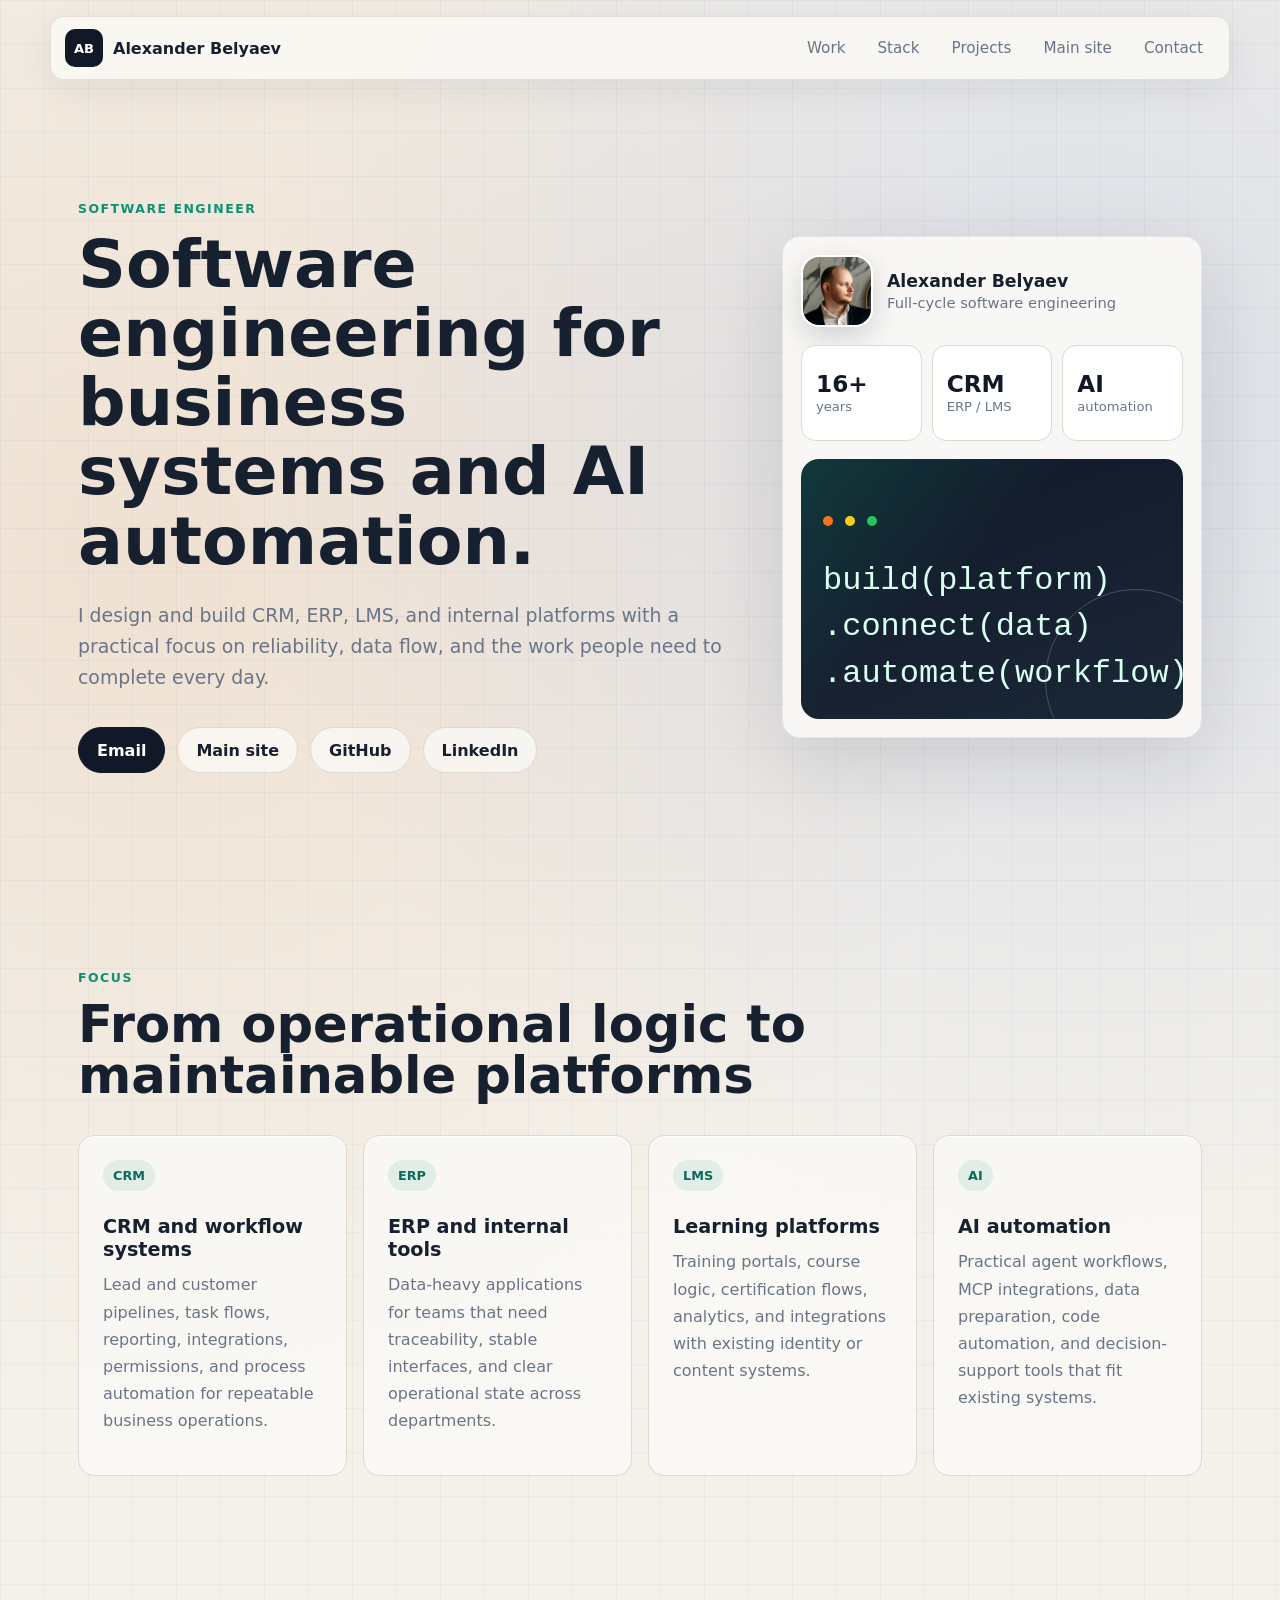
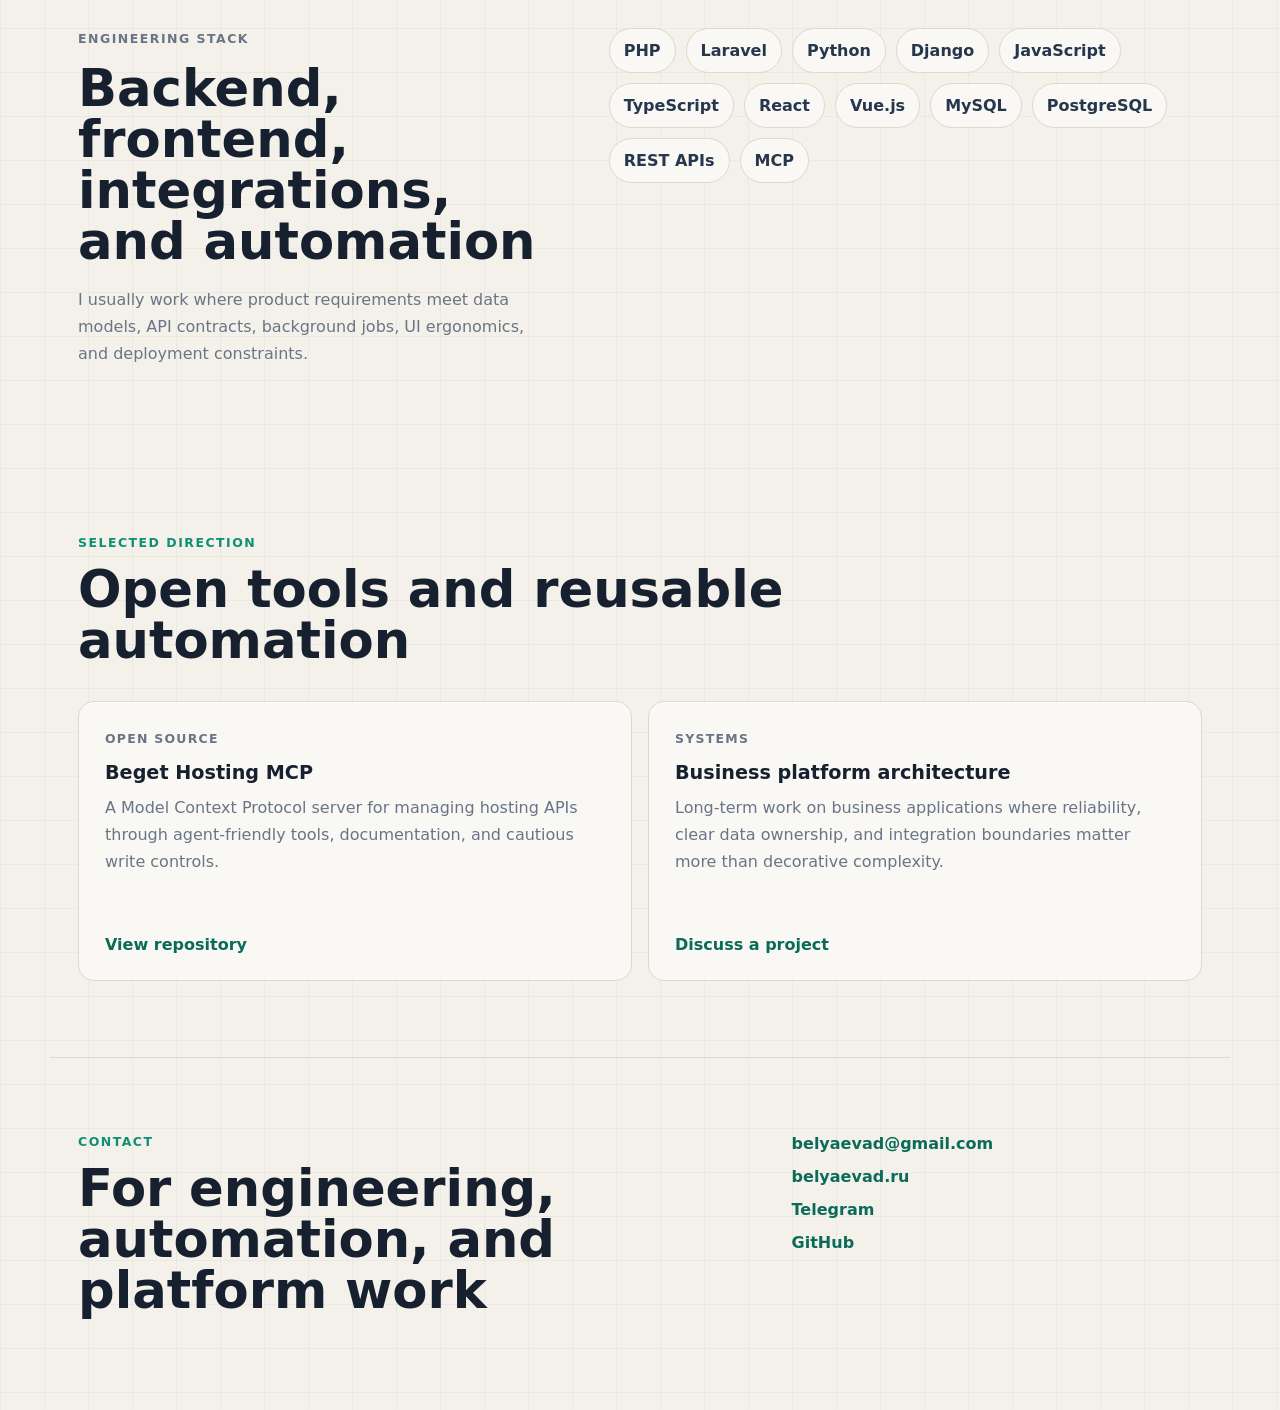
==== index.html @ bd83295c "Soften hero heading" ====
<!doctype html>
<html lang="en">
  <head>
    <meta charset="utf-8" />
    <meta name="viewport" content="width=device-width, initial-scale=1" />
    <title>Alexander Belyaev - Software Engineer</title>
    <meta
      name="description"
      content="Alexander Belyaev is a software engineer focused on CRM, ERP, LMS platforms, business automation, and practical AI-assisted workflows."
    />
    <meta
      name="keywords"
      content="Alexander Belyaev, software engineer, CRM, ERP, LMS, AI automation, Laravel, Python, React, Vue, Django"
    />
    <meta name="author" content="Alexander Belyaev" />
    <meta name="robots" content="index, follow" />
    <link rel="canonical" href="https://belyaevad.github.io/" />
    <meta name="theme-color" content="#102034" />

    <meta property="og:type" content="website" />
    <meta property="og:url" content="https://belyaevad.github.io/" />
    <meta property="og:title" content="Alexander Belyaev - Software Engineer" />
    <meta
      property="og:description"
      content="CRM, ERP, LMS, business automation, and AI-enabled engineering workflows."
    />
    <meta property="og:image" content="https://belyaevad.github.io/assets/alexander-belyaev.jpg" />
    <meta property="og:locale" content="en_US" />

    <meta name="twitter:card" content="summary_large_image" />
    <meta name="twitter:title" content="Alexander Belyaev - Software Engineer" />
    <meta
      name="twitter:description"
      content="CRM, ERP, LMS, business automation, and AI-enabled engineering workflows."
    />
    <meta name="twitter:image" content="https://belyaevad.github.io/assets/alexander-belyaev.jpg" />

    <script type="application/ld+json">
      {
        "@context": "https://schema.org",
        "@type": "Person",
        "name": "Alexander Belyaev",
        "alternateName": "BelyaevAD",
        "url": "https://belyaevad.github.io/",
        "image": "https://belyaevad.github.io/assets/alexander-belyaev.jpg",
        "sameAs": [
          "https://belyaevad.ru/",
          "https://github.com/BelyaevAD",
          "https://www.linkedin.com/in/belyaevad/",
          "https://t.me/belyaevad"
        ],
        "jobTitle": "Software Engineer",
        "email": "mailto:belyaevad@gmail.com",
        "knowsAbout": [
          "CRM systems",
          "ERP systems",
          "LMS platforms",
          "AI automation",
          "PHP",
          "Laravel",
          "Python",
          "Django",
          "React",
          "Vue.js"
        ],
        "description": "Software engineer with 16+ years of experience building business systems and automation workflows."
      }
    </script>

    <link rel="stylesheet" href="styles.css" />
  </head>
  <body>
    <header class="site-header">
      <a class="brand" href="#top" aria-label="Alexander Belyaev home">
        <span class="brand-mark">AB</span>
        <span>Alexander Belyaev</span>
      </a>
      <nav class="nav" aria-label="Primary navigation">
        <a href="#work">Work</a>
        <a href="#stack">Stack</a>
        <a href="#projects">Projects</a>
        <a href="https://belyaevad.ru/">Main site</a>
        <a href="#contact">Contact</a>
      </nav>
    </header>

    <main id="top">
      <section class="hero">
        <div class="hero-copy">
          <p class="eyebrow">Software Engineer</p>
          <h1>Software engineering for business systems and AI automation.</h1>
          <p class="lead">
            I design and build CRM, ERP, LMS, and internal platforms with a practical focus on
            reliability, data flow, and the work people need to complete every day.
          </p>
          <div class="hero-actions">
            <a class="button primary" href="mailto:belyaevad@gmail.com">Email</a>
            <a class="button" href="https://belyaevad.ru/">Main site</a>
            <a class="button" href="https://github.com/BelyaevAD" rel="me">GitHub</a>
            <a class="button" href="https://www.linkedin.com/in/belyaevad/" rel="me">LinkedIn</a>
          </div>
        </div>
        <aside class="profile-panel" aria-label="Profile summary">
          <div class="profile-top">
            <img src="assets/alexander-belyaev.jpg" alt="Alexander Belyaev" />
            <div>
              <strong>Alexander Belyaev</strong>
              <span>Full-cycle software engineering</span>
            </div>
          </div>
          <div class="signal-grid">
            <div>
              <strong>16+</strong>
              <span>years</span>
            </div>
            <div>
              <strong>CRM</strong>
              <span>ERP / LMS</span>
            </div>
            <div>
              <strong>AI</strong>
              <span>automation</span>
            </div>
          </div>
          <div class="terminal-card" aria-label="Engineering focus">
            <span class="terminal-dot"></span>
            <span class="terminal-dot"></span>
            <span class="terminal-dot"></span>
            <code>
              build(platform)<br />
              .connect(data)<br />
              .automate(workflow)
            </code>
          </div>
        </aside>
      </section>

      <section class="section" id="work">
        <div class="section-heading">
          <p class="eyebrow">Focus</p>
          <h2>From operational logic to maintainable platforms</h2>
        </div>
        <div class="feature-grid">
          <article class="feature">
            <span class="feature-icon">CRM</span>
            <h3>CRM and workflow systems</h3>
            <p>
              Lead and customer pipelines, task flows, reporting, integrations, permissions, and
              process automation for repeatable business operations.
            </p>
          </article>
          <article class="feature">
            <span class="feature-icon">ERP</span>
            <h3>ERP and internal tools</h3>
            <p>
              Data-heavy applications for teams that need traceability, stable interfaces, and
              clear operational state across departments.
            </p>
          </article>
          <article class="feature">
            <span class="feature-icon">LMS</span>
            <h3>Learning platforms</h3>
            <p>
              Training portals, course logic, certification flows, analytics, and integrations with
              existing identity or content systems.
            </p>
          </article>
          <article class="feature">
            <span class="feature-icon">AI</span>
            <h3>AI automation</h3>
            <p>
              Practical agent workflows, MCP integrations, data preparation, code automation, and
              decision-support tools that fit existing systems.
            </p>
          </article>
        </div>
      </section>

      <section class="section split" id="stack">
        <div>
          <p class="eyebrow">Engineering Stack</p>
          <h2>Backend, frontend, integrations, and automation</h2>
          <p>
            I usually work where product requirements meet data models, API contracts, background
            jobs, UI ergonomics, and deployment constraints.
          </p>
        </div>
        <div class="stack-list" aria-label="Technology stack">
          <span>PHP</span>
          <span>Laravel</span>
          <span>Python</span>
          <span>Django</span>
          <span>JavaScript</span>
          <span>TypeScript</span>
          <span>React</span>
          <span>Vue.js</span>
          <span>MySQL</span>
          <span>PostgreSQL</span>
          <span>REST APIs</span>
          <span>MCP</span>
        </div>
      </section>

      <section class="section" id="projects">
        <div class="section-heading">
          <p class="eyebrow">Selected Direction</p>
          <h2>Open tools and reusable automation</h2>
        </div>
        <div class="project-row">
          <article class="project">
            <div>
              <p class="project-type">Open Source</p>
              <h3>Beget Hosting MCP</h3>
              <p>
                A Model Context Protocol server for managing hosting APIs through agent-friendly
                tools, documentation, and cautious write controls.
              </p>
            </div>
            <a href="https://github.com/BelyaevAD/beget-hosting-mcp">View repository</a>
          </article>
          <article class="project">
            <div>
              <p class="project-type">Systems</p>
              <h3>Business platform architecture</h3>
              <p>
                Long-term work on business applications where reliability, clear data ownership,
                and integration boundaries matter more than decorative complexity.
              </p>
            </div>
            <a href="#contact">Discuss a project</a>
          </article>
        </div>
      </section>
    </main>

    <footer class="footer" id="contact">
      <div>
        <p class="eyebrow">Contact</p>
        <h2>For engineering, automation, and platform work</h2>
      </div>
      <div class="footer-links">
        <a href="mailto:belyaevad@gmail.com">belyaevad@gmail.com</a>
        <a href="https://belyaevad.ru/">belyaevad.ru</a>
        <a href="https://t.me/belyaevad" rel="me">Telegram</a>
        <a href="https://github.com/BelyaevAD" rel="me">GitHub</a>
      </div>
    </footer>
  </body>
</html>
---- styles.css ----
:root {
  color-scheme: light;
  --bg: #f4f1ea;
  --surface: #ffffff;
  --surface-soft: #fbfaf7;
  --ink: #111827;
  --text: #17202f;
  --muted: #697586;
  --line: #ded8cd;
  --accent: #0f8f73;
  --accent-strong: #0b6b59;
  --blue: #2255d3;
  --amber: #c96a26;
  --shadow: 0 24px 80px rgba(17, 24, 39, 0.12);
  font-family:
    Inter, ui-sans-serif, system-ui, -apple-system, BlinkMacSystemFont, "Segoe UI", sans-serif;
}

* {
  box-sizing: border-box;
}

html {
  scroll-behavior: smooth;
}

body {
  margin: 0;
  background:
    linear-gradient(90deg, rgba(17, 24, 39, 0.035) 1px, transparent 1px),
    linear-gradient(rgba(17, 24, 39, 0.035) 1px, transparent 1px),
    radial-gradient(circle at 12% 18%, rgba(201, 106, 38, 0.12), transparent 32%),
    radial-gradient(circle at 84% 14%, rgba(34, 85, 211, 0.12), transparent 30%),
    var(--bg);
  background-size:
    44px 44px,
    44px 44px,
    auto,
    auto,
    auto;
  color: var(--text);
  overflow-x: hidden;
}

a {
  color: inherit;
}

.site-header {
  position: sticky;
  top: 0;
  z-index: 10;
  display: flex;
  align-items: center;
  justify-content: space-between;
  gap: 24px;
  max-width: 1180px;
  width: calc(100% - 32px);
  margin: 16px auto 0;
  border: 1px solid rgba(222, 216, 205, 0.78);
  border-radius: 14px;
  padding: 12px 14px;
  background: rgba(251, 250, 247, 0.78);
  backdrop-filter: blur(16px);
  box-shadow: 0 10px 36px rgba(17, 24, 39, 0.07);
}

.brand,
.nav,
.hero-actions,
.footer-links {
  display: flex;
  align-items: center;
}

.brand {
  gap: 10px;
  text-decoration: none;
  font-weight: 750;
}

.brand-mark {
  display: grid;
  width: 38px;
  height: 38px;
  place-items: center;
  border-radius: 10px;
  background: var(--ink);
  color: #fff;
  font-size: 0.82rem;
}

.nav {
  gap: 8px;
  color: var(--muted);
  font-size: 0.95rem;
}

.nav a {
  padding: 8px 12px;
  border-radius: 10px;
  text-decoration: none;
}

.nav a:hover {
  background: rgba(255, 255, 255, 0.7);
  color: var(--text);
}

.hero,
.section,
.footer {
  max-width: 1180px;
  width: 100%;
  margin: 0 auto;
  padding: 76px 28px;
}

.hero {
  display: grid;
  min-height: calc(100vh - 86px);
  grid-template-columns: minmax(0, 1fr) minmax(320px, 420px);
  align-items: center;
  gap: 52px;
}

.hero-copy,
.profile-panel {
  min-width: 0;
}

.eyebrow {
  margin: 0 0 14px;
  color: var(--accent);
  font-size: 0.78rem;
  font-weight: 800;
  letter-spacing: 0.12em;
  text-transform: uppercase;
}

h1,
h2,
h3,
p {
  margin-top: 0;
}

h1 {
  max-width: 720px;
  margin-bottom: 24px;
  font-size: clamp(3rem, 5.2vw, 5rem);
  line-height: 1.04;
  letter-spacing: 0;
}

h2 {
  margin-bottom: 18px;
  font-size: clamp(2rem, 4vw, 3.6rem);
  line-height: 1;
  letter-spacing: 0;
}

h3 {
  margin-bottom: 10px;
  font-size: 1.2rem;
}

.lead {
  max-width: 660px;
  color: var(--muted);
  font-size: 1.18rem;
  line-height: 1.65;
}

.hero-actions {
  flex-wrap: wrap;
  gap: 12px;
  margin-top: 34px;
}

.button {
  display: inline-flex;
  min-height: 46px;
  align-items: center;
  justify-content: center;
  border: 1px solid var(--line);
  border-radius: 999px;
  padding: 0 18px;
  background: rgba(251, 250, 247, 0.78);
  text-decoration: none;
  font-weight: 700;
}

.button.primary {
  border-color: var(--ink);
  background: var(--ink);
  color: #fff;
}

.button:hover {
  transform: translateY(-1px);
  box-shadow: 0 12px 28px rgba(16, 32, 52, 0.12);
}

.profile-panel {
  display: grid;
  gap: 18px;
  border: 1px solid rgba(17, 24, 39, 0.08);
  border-radius: 18px;
  padding: 18px;
  background: rgba(251, 250, 247, 0.88);
  box-shadow: var(--shadow);
}

.profile-top {
  display: flex;
  align-items: center;
  gap: 14px;
}

.profile-top img {
  width: 72px;
  height: 72px;
  flex: 0 0 auto;
  border: 2px solid #fff;
  border-radius: 18px;
  object-fit: cover;
  box-shadow: 0 10px 28px rgba(17, 24, 39, 0.16);
}

.profile-top strong,
.profile-top span {
  display: block;
}

.profile-top strong {
  font-size: 1.08rem;
}

.profile-top span {
  margin-top: 3px;
  color: var(--muted);
  font-size: 0.92rem;
}

.signal-grid {
  display: grid;
  grid-template-columns: repeat(3, 1fr);
  gap: 10px;
}

.signal-grid div {
  display: grid;
  gap: 4px;
  min-height: 96px;
  align-content: center;
  border: 1px solid var(--line);
  border-radius: 14px;
  padding: 14px;
  background: var(--surface);
}

.signal-grid strong {
  color: var(--ink);
  font-size: 1.45rem;
  line-height: 1;
}

.signal-grid span {
  color: var(--muted);
  font-size: 0.82rem;
}

.terminal-card {
  position: relative;
  min-height: 220px;
  border-radius: 18px;
  padding: 52px 22px 22px;
  background:
    linear-gradient(135deg, rgba(15, 143, 115, 0.28), transparent 42%),
    linear-gradient(160deg, #111827, #1b2738);
  color: #d9fff3;
  overflow: hidden;
}

.terminal-card::after {
  content: "";
  position: absolute;
  right: -44px;
  bottom: -52px;
  width: 180px;
  height: 180px;
  border: 1px solid rgba(217, 255, 243, 0.22);
  border-radius: 999px;
}

.terminal-dot {
  position: relative;
  z-index: 1;
  display: inline-block;
  width: 10px;
  height: 10px;
  margin-right: 7px;
  border-radius: 999px;
  background: #f97316;
}

.terminal-dot:nth-child(2) {
  background: #facc15;
}

.terminal-dot:nth-child(3) {
  background: #22c55e;
}

.terminal-card code {
  position: relative;
  z-index: 1;
  display: block;
  margin-top: 28px;
  font-size: clamp(1.35rem, 3vw, 2rem);
  line-height: 1.45;
}

.section-heading {
  max-width: 760px;
  margin-bottom: 34px;
}

.feature-grid {
  display: grid;
  grid-template-columns: repeat(4, minmax(0, 1fr));
  gap: 16px;
}

.feature,
.project {
  border: 1px solid var(--line);
  border-radius: 16px;
  background: rgba(251, 250, 247, 0.84);
  box-shadow: 0 1px 0 rgba(255, 255, 255, 0.9) inset;
}

.feature {
  padding: 24px;
}

.feature p,
.project p,
.split p {
  color: var(--muted);
  line-height: 1.7;
}

.feature-icon {
  display: inline-flex;
  margin-bottom: 24px;
  border-radius: 999px;
  padding: 8px 10px;
  background: rgba(15, 143, 115, 0.1);
  color: var(--accent-strong);
  font-weight: 850;
  font-size: 0.8rem;
}

.split {
  display: grid;
  grid-template-columns: minmax(0, 0.8fr) minmax(360px, 1fr);
  gap: 56px;
  align-items: start;
}

.stack-list {
  display: flex;
  flex-wrap: wrap;
  gap: 10px;
}

.stack-list span {
  border: 1px solid var(--line);
  border-radius: 999px;
  padding: 12px 14px;
  background: rgba(251, 250, 247, 0.86);
  color: #26364c;
  font-weight: 700;
}

.project-row {
  display: grid;
  grid-template-columns: repeat(2, minmax(0, 1fr));
  gap: 16px;
}

.project {
  display: flex;
  min-height: 280px;
  flex-direction: column;
  justify-content: space-between;
  padding: 26px;
}

.project-type {
  margin-bottom: 12px;
  color: var(--accent);
  font-size: 0.78rem;
  font-weight: 850;
  letter-spacing: 0.1em;
  text-transform: uppercase;
}

.project a {
  width: fit-content;
  color: var(--accent-strong);
  font-weight: 800;
  text-decoration: none;
}

.project a:hover {
  text-decoration: underline;
}

.footer {
  display: grid;
  grid-template-columns: minmax(0, 0.9fr) minmax(280px, 0.55fr);
  gap: 42px;
  border-top: 1px solid var(--line);
}

.footer-links {
  align-items: flex-start;
  flex-direction: column;
  gap: 14px;
}

.footer-links a {
  color: var(--accent-strong);
  font-weight: 750;
  text-decoration: none;
}

.footer-links a:hover {
  text-decoration: underline;
}

@media (max-width: 900px) {
  .site-header {
    position: static;
    align-items: flex-start;
    flex-direction: column;
  }

  .nav {
    width: 100%;
    flex-wrap: wrap;
    overflow-x: auto;
  }

  .hero,
  .split,
  .footer {
    grid-template-columns: 1fr;
  }

  .hero {
    min-height: auto;
    padding-top: 42px;
  }

  .feature-grid,
  .project-row {
    grid-template-columns: repeat(2, minmax(0, 1fr));
  }
}

@media (max-width: 620px) {
  body {
    width: 100vw;
  }

  .site-header,
  .hero,
  .section,
  .footer {
    max-width: 100vw;
    width: 100vw;
    padding-right: 18px;
    padding-left: 18px;
  }

  .hero,
  .section,
  .footer {
    padding-top: 54px;
    padding-bottom: 54px;
  }

  .hero-copy,
  .profile-panel,
  h1,
  .lead,
  .hero-actions {
    max-width: calc(100vw - 36px);
    width: calc(100vw - 36px);
  }

  h1 {
    font-size: 2.55rem;
    line-height: 1;
    overflow-wrap: anywhere;
  }

  .lead {
    font-size: 1.08rem;
  }

  .feature-grid,
  .project-row {
    grid-template-columns: 1fr;
  }

  .signal-grid {
    grid-template-columns: 1fr;
  }

  .site-header {
    width: calc(100vw - 16px);
    margin-top: 8px;
    margin-right: 8px;
    margin-left: 8px;
  }

  .brand {
    width: 100%;
  }

  .nav {
    max-width: calc(100vw - 36px);
    flex-wrap: nowrap;
    padding-bottom: 4px;
  }

  .nav a {
    flex: 0 0 auto;
  }

  .hero-actions {
    display: grid;
    grid-template-columns: 1fr;
    gap: 10px;
  }

  .button {
    width: 100%;
    min-width: 0;
    padding: 0 14px;
    white-space: nowrap;
  }
}

@media (max-width: 430px) {
  h1 {
    font-size: 2.05rem;
    line-height: 1.06;
  }
}
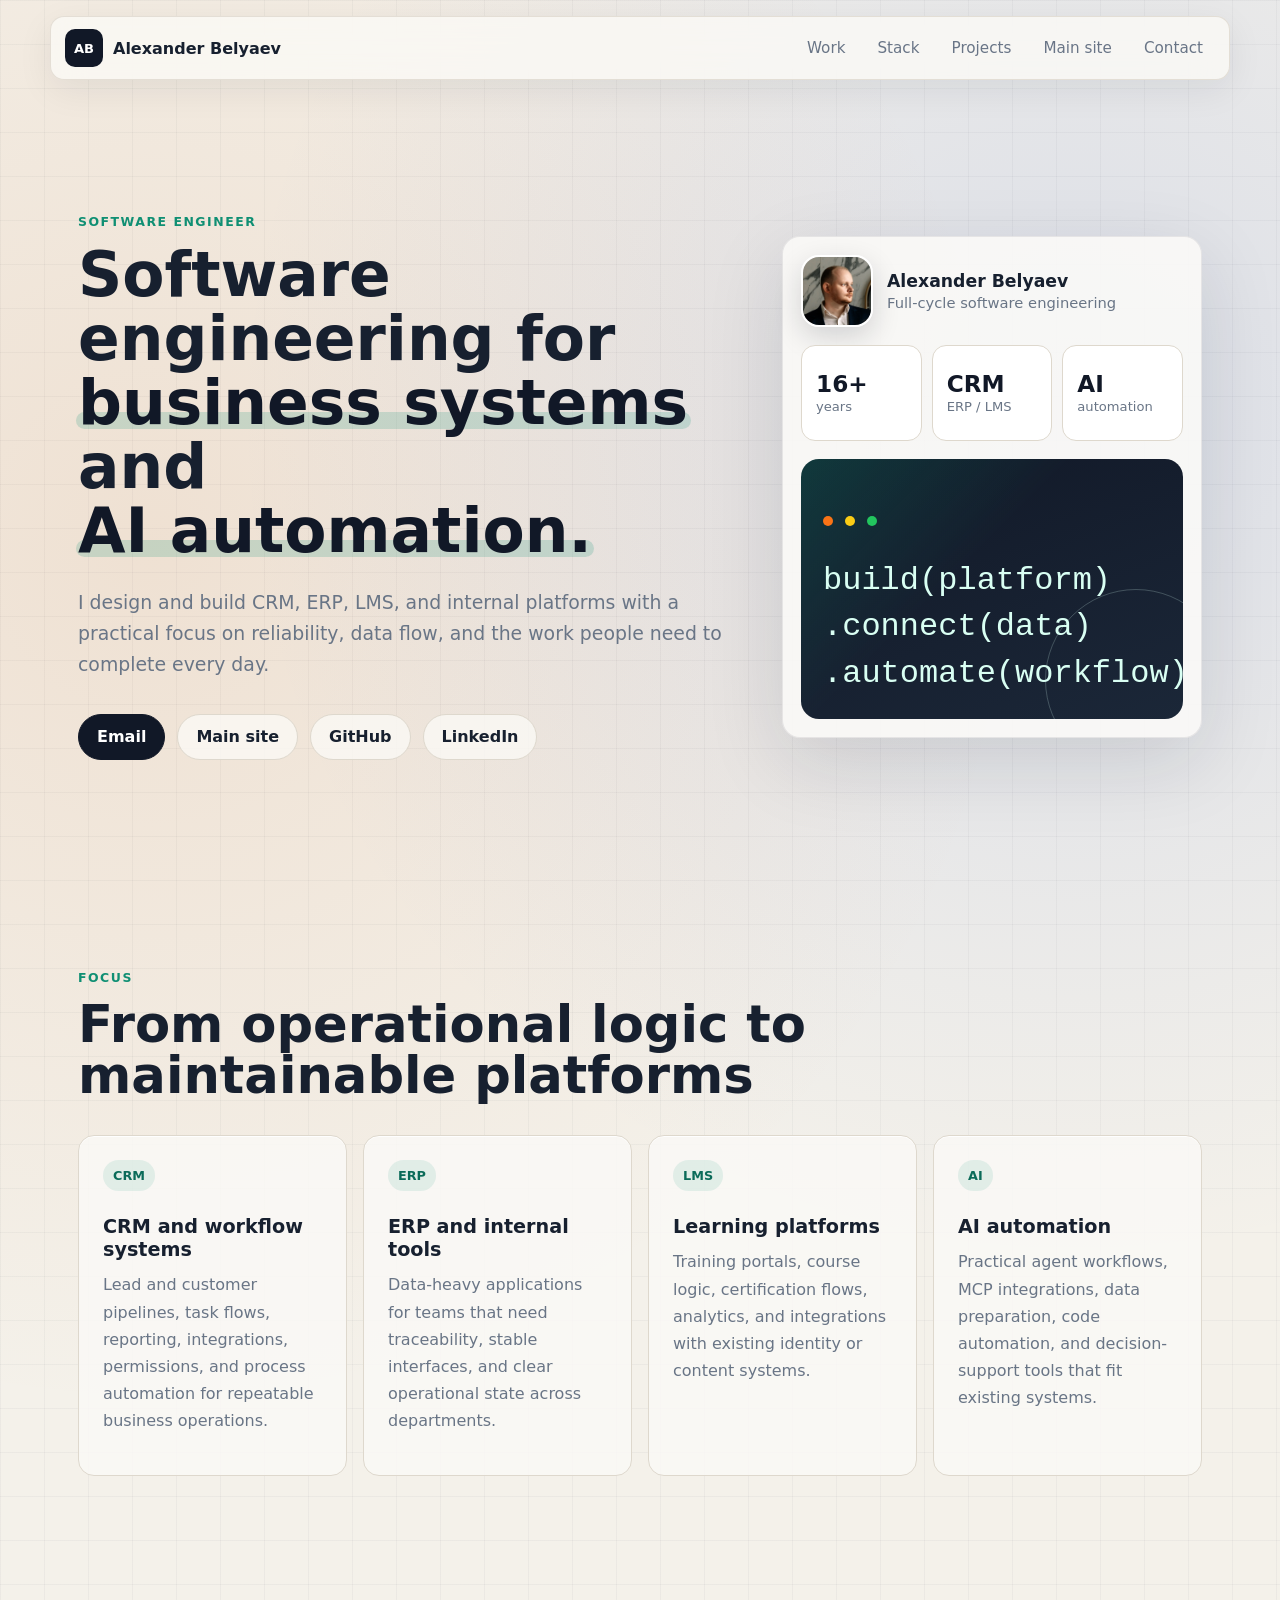
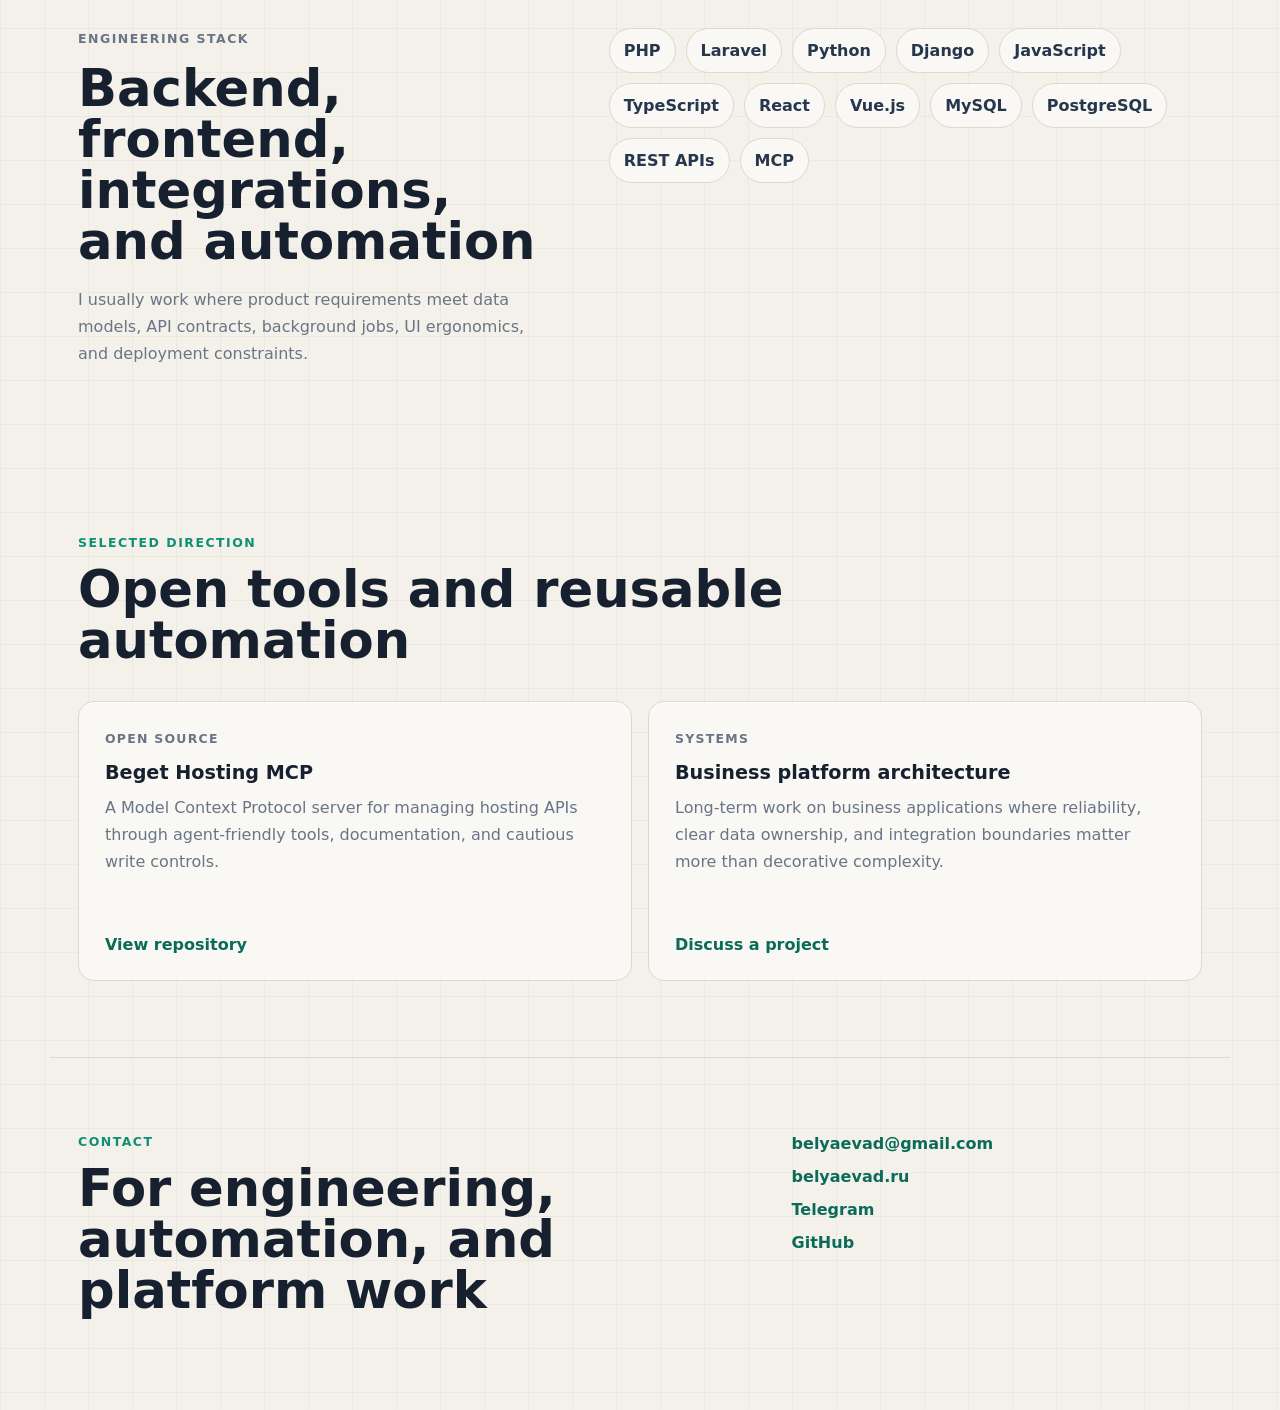
==== commit aa1a2729: "Improve semantic hero line breaks" ====
--- a/index.html
+++ b/index.html
@@ -88,7 +88,11 @@
       <section class="hero">
         <div class="hero-copy">
           <p class="eyebrow">Software Engineer</p>
-          <h1>Software engineering for business systems and AI automation.</h1>
+          <h1>
+            <span class="headline-line">Software engineering for</span>
+            <span class="headline-line"><em>business systems</em></span>
+            <span class="headline-line">and <em>AI automation.</em></span>
+          </h1>
           <p class="lead">
             I design and build CRM, ERP, LMS, and internal platforms with a practical focus on
             reliability, data flow, and the work people need to complete every day.
--- a/styles.css
+++ b/styles.css
@@ -146,11 +146,34 @@
 }
 
 h1 {
-  max-width: 720px;
+  max-width: 820px;
   margin-bottom: 24px;
-  font-size: clamp(3rem, 5.2vw, 5rem);
+  font-size: clamp(2.85rem, 4.8vw, 4.55rem);
   line-height: 1.04;
   letter-spacing: 0;
+}
+
+.headline-line {
+  display: block;
+}
+
+h1 em {
+  position: relative;
+  display: inline-block;
+  color: var(--ink);
+  font-style: normal;
+}
+
+h1 em::after {
+  content: "";
+  position: absolute;
+  right: -0.04em;
+  bottom: 0.09em;
+  left: -0.04em;
+  z-index: -1;
+  height: 0.28em;
+  border-radius: 999px;
+  background: rgba(15, 143, 115, 0.18);
 }
 
 h2 {
@@ -509,6 +532,18 @@
     overflow-wrap: anywhere;
   }
 
+  .headline-line {
+    display: inline;
+  }
+
+  .headline-line::after {
+    content: " ";
+  }
+
+  .headline-line:last-child::after {
+    content: "";
+  }
+
   .lead {
     font-size: 1.08rem;
   }
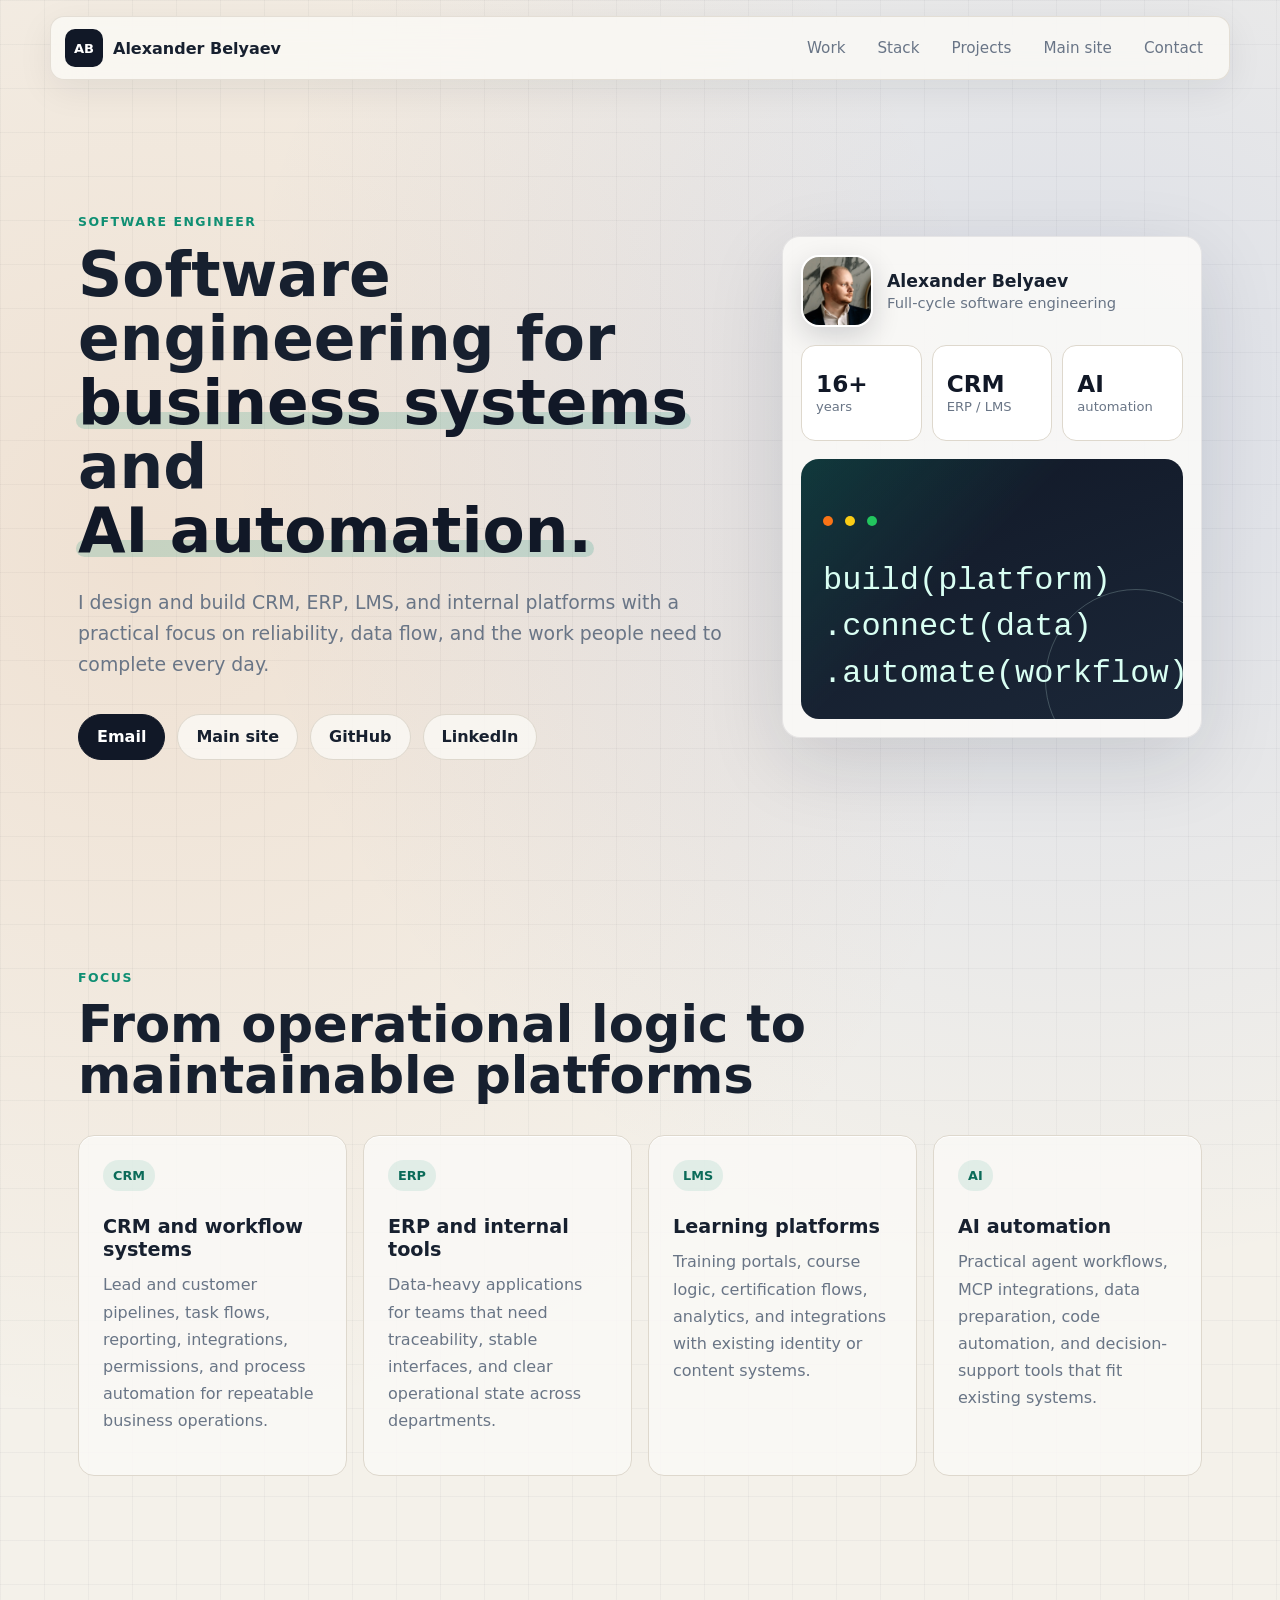
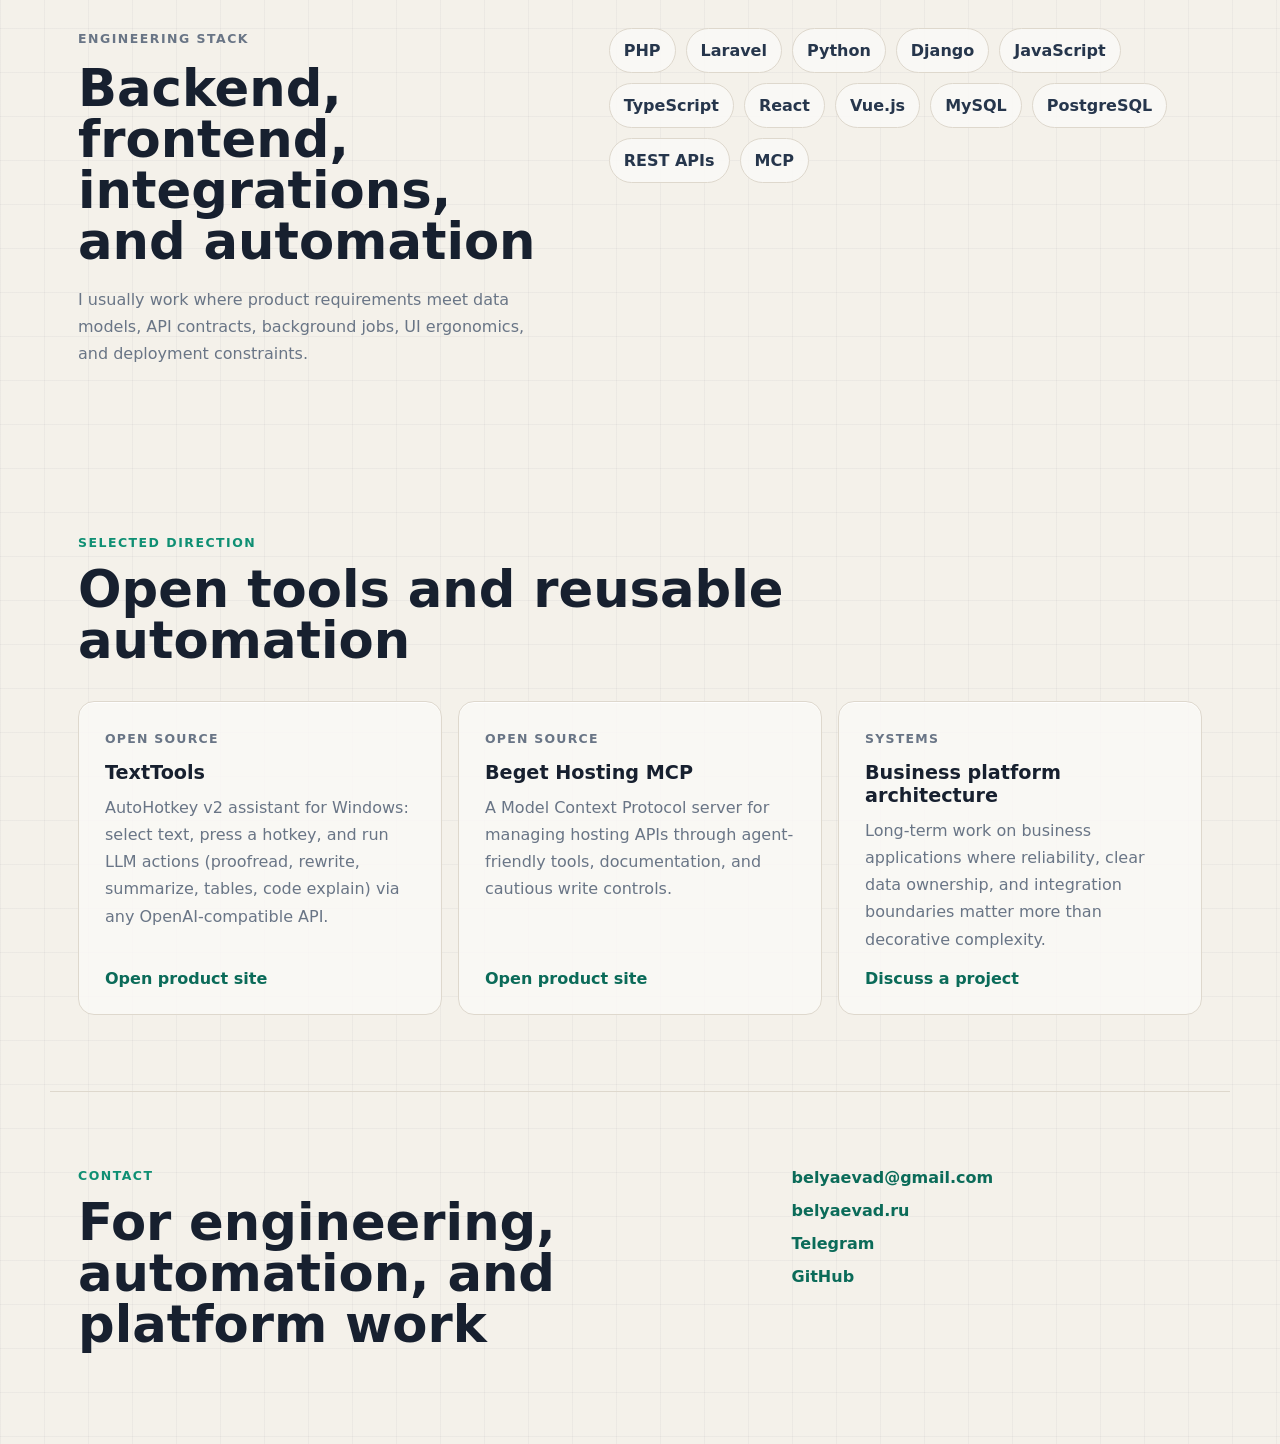
==== commit b1cae31a: "Add TextTools to projects and expand sitemap for product Pages. Link TextTools and Beget product sit" ====
--- a/index.html
+++ b/index.html
@@ -10,7 +10,7 @@
     />
     <meta
       name="keywords"
-      content="Alexander Belyaev, software engineer, CRM, ERP, LMS, AI automation, Laravel, Python, React, Vue, Django"
+      content="Alexander Belyaev, software engineer, CRM, ERP, LMS, AI automation, TextTools, AutoHotkey, Laravel, Python, React, Vue, Django"
     />
     <meta name="author" content="Alexander Belyaev" />
     <meta name="robots" content="index, follow" />
@@ -47,7 +47,9 @@
           "https://belyaevad.ru/",
           "https://github.com/BelyaevAD",
           "https://www.linkedin.com/in/belyaevad/",
-          "https://t.me/belyaevad"
+          "https://t.me/belyaevad",
+          "https://github.com/BelyaevAD/TextTools",
+          "https://belyaevad.github.io/TextTools/"
         ],
         "jobTitle": "Software Engineer",
         "email": "mailto:belyaevad@gmail.com",
@@ -56,6 +58,8 @@
           "ERP systems",
           "LMS platforms",
           "AI automation",
+          "AutoHotkey",
+          "LLM tooling",
           "PHP",
           "Laravel",
           "Python",
@@ -214,13 +218,25 @@
           <article class="project">
             <div>
               <p class="project-type">Open Source</p>
+              <h3>TextTools</h3>
+              <p>
+                AutoHotkey v2 assistant for Windows: select text, press a hotkey, and run LLM
+                actions (proofread, rewrite, summarize, tables, code explain) via any
+                OpenAI-compatible API.
+              </p>
+            </div>
+            <a href="https://belyaevad.github.io/TextTools/">Open product site</a>
+          </article>
+          <article class="project">
+            <div>
+              <p class="project-type">Open Source</p>
               <h3>Beget Hosting MCP</h3>
               <p>
                 A Model Context Protocol server for managing hosting APIs through agent-friendly
                 tools, documentation, and cautious write controls.
               </p>
             </div>
-            <a href="https://github.com/BelyaevAD/beget-hosting-mcp">View repository</a>
+            <a href="https://belyaevad.github.io/beget-hosting-mcp/">Open product site</a>
           </article>
           <article class="project">
             <div>
--- a/styles.css
+++ b/styles.css
@@ -410,7 +410,7 @@
 
 .project-row {
   display: grid;
-  grid-template-columns: repeat(2, minmax(0, 1fr));
+  grid-template-columns: repeat(3, minmax(0, 1fr));
   gap: 16px;
 }
 
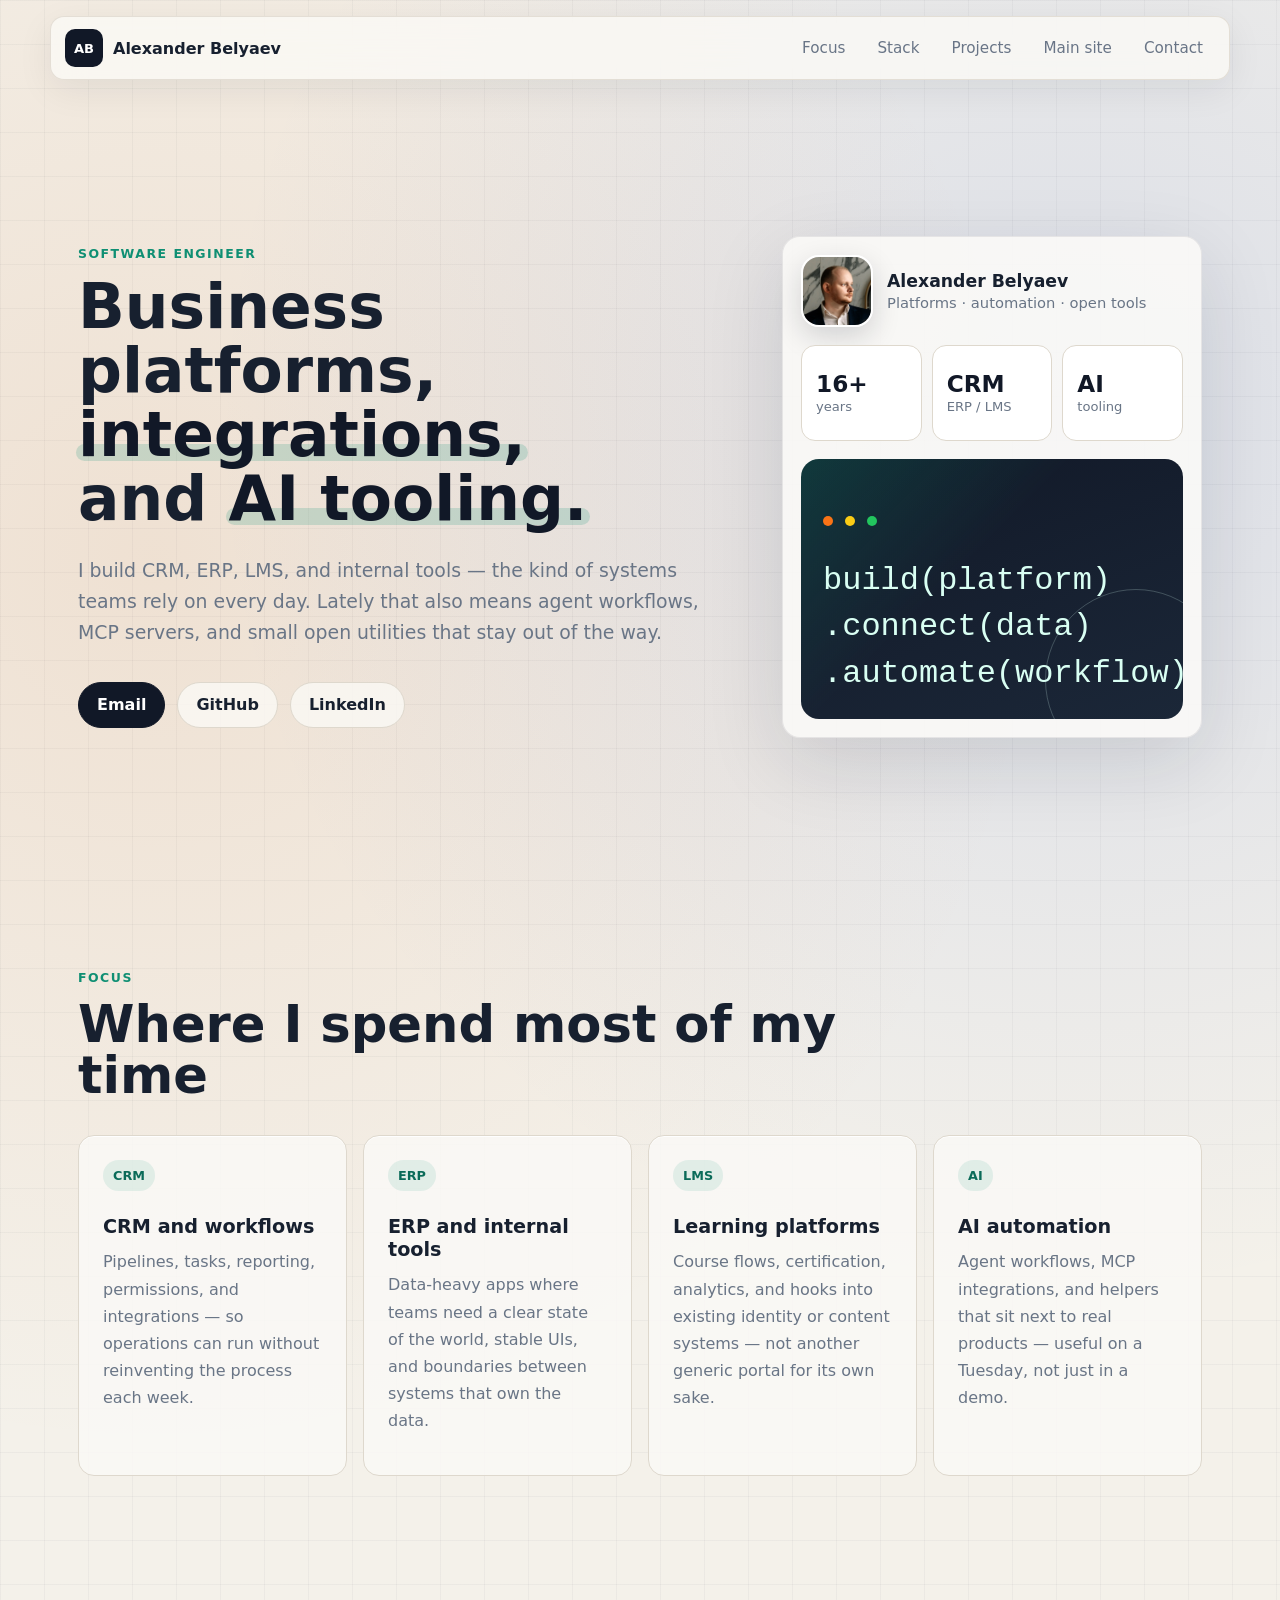
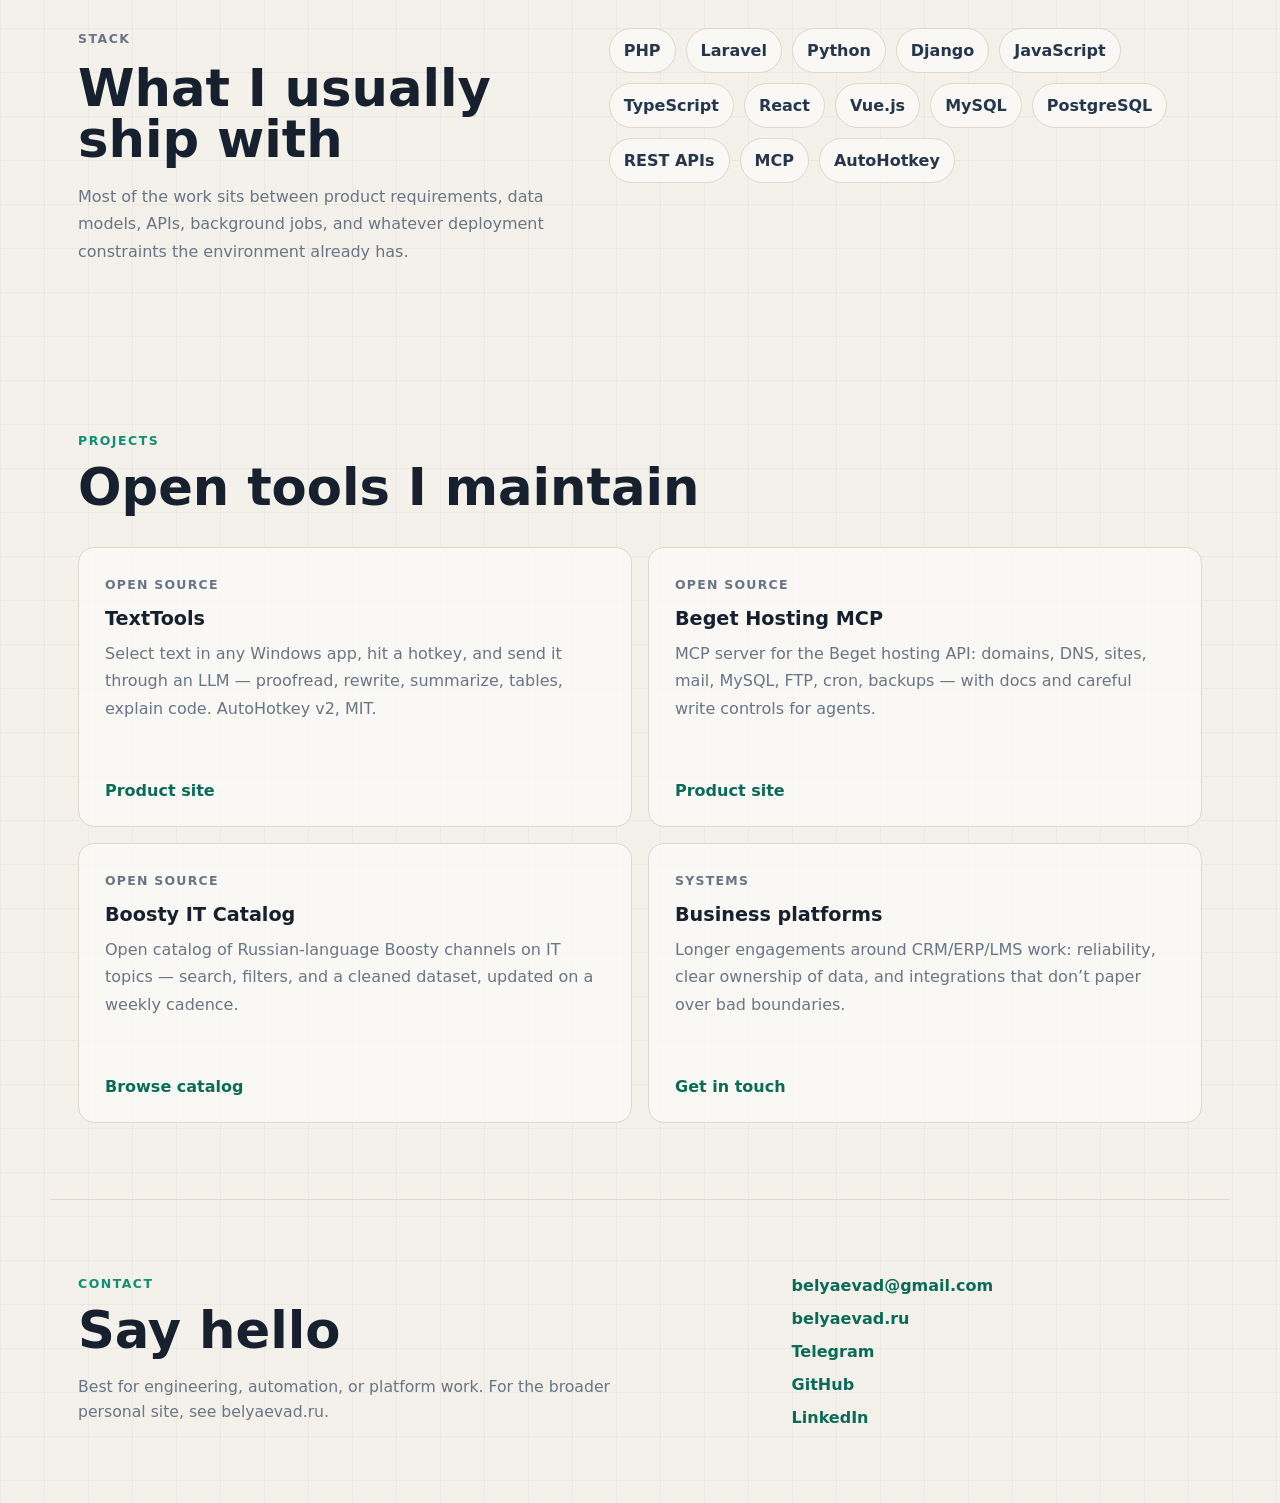
==== commit 237b8096: "Refresh landing copy and project cards for current open tools. Add Boosty IT Catalog, tighten TextTo" ====
--- a/index.html
+++ b/index.html
@@ -3,14 +3,14 @@
   <head>
     <meta charset="utf-8" />
     <meta name="viewport" content="width=device-width, initial-scale=1" />
-    <title>Alexander Belyaev - Software Engineer</title>
+    <title>Alexander Belyaev — Software Engineer</title>
     <meta
       name="description"
-      content="Alexander Belyaev is a software engineer focused on CRM, ERP, LMS platforms, business automation, and practical AI-assisted workflows."
+      content="Software engineer building CRM, ERP, and LMS platforms, plus practical AI tooling. Open source: TextTools, Beget Hosting MCP, Boosty IT Catalog."
     />
     <meta
       name="keywords"
-      content="Alexander Belyaev, software engineer, CRM, ERP, LMS, AI automation, TextTools, AutoHotkey, Laravel, Python, React, Vue, Django"
+      content="Alexander Belyaev, software engineer, CRM, ERP, LMS, AI automation, TextTools, AutoHotkey, Beget MCP, Boosty IT Catalog, Laravel, Python, React, Vue"
     />
     <meta name="author" content="Alexander Belyaev" />
     <meta name="robots" content="index, follow" />
@@ -19,19 +19,19 @@
 
     <meta property="og:type" content="website" />
     <meta property="og:url" content="https://belyaevad.github.io/" />
-    <meta property="og:title" content="Alexander Belyaev - Software Engineer" />
+    <meta property="og:title" content="Alexander Belyaev — Software Engineer" />
     <meta
       property="og:description"
-      content="CRM, ERP, LMS, business automation, and AI-enabled engineering workflows."
+      content="Business systems, integrations, and practical AI tooling. Open-source tools for Windows, hosting APIs, and catalog data."
     />
     <meta property="og:image" content="https://belyaevad.github.io/assets/alexander-belyaev.jpg" />
     <meta property="og:locale" content="en_US" />
 
     <meta name="twitter:card" content="summary_large_image" />
-    <meta name="twitter:title" content="Alexander Belyaev - Software Engineer" />
+    <meta name="twitter:title" content="Alexander Belyaev — Software Engineer" />
     <meta
       name="twitter:description"
-      content="CRM, ERP, LMS, business automation, and AI-enabled engineering workflows."
+      content="Business systems, integrations, and practical AI tooling."
     />
     <meta name="twitter:image" content="https://belyaevad.github.io/assets/alexander-belyaev.jpg" />
 
@@ -49,7 +49,11 @@
           "https://www.linkedin.com/in/belyaevad/",
           "https://t.me/belyaevad",
           "https://github.com/BelyaevAD/TextTools",
-          "https://belyaevad.github.io/TextTools/"
+          "https://belyaevad.github.io/TextTools/",
+          "https://github.com/BelyaevAD/beget-hosting-mcp",
+          "https://belyaevad.github.io/beget-hosting-mcp/",
+          "https://github.com/BelyaevAD/boosty-it-catalog",
+          "https://belyaevad.github.io/boosty-it-catalog/"
         ],
         "jobTitle": "Software Engineer",
         "email": "mailto:belyaevad@gmail.com",
@@ -58,8 +62,8 @@
           "ERP systems",
           "LMS platforms",
           "AI automation",
+          "Model Context Protocol",
           "AutoHotkey",
-          "LLM tooling",
           "PHP",
           "Laravel",
           "Python",
@@ -67,7 +71,7 @@
           "React",
           "Vue.js"
         ],
-        "description": "Software engineer with 16+ years of experience building business systems and automation workflows."
+        "description": "Software engineer with 16+ years building business platforms and automation tools."
       }
     </script>
 
@@ -80,7 +84,7 @@
         <span>Alexander Belyaev</span>
       </a>
       <nav class="nav" aria-label="Primary navigation">
-        <a href="#work">Work</a>
+        <a href="#work">Focus</a>
         <a href="#stack">Stack</a>
         <a href="#projects">Projects</a>
         <a href="https://belyaevad.ru/">Main site</a>
@@ -93,17 +97,17 @@
         <div class="hero-copy">
           <p class="eyebrow">Software Engineer</p>
           <h1>
-            <span class="headline-line">Software engineering for</span>
-            <span class="headline-line"><em>business systems</em></span>
-            <span class="headline-line">and <em>AI automation.</em></span>
+            <span class="headline-line">Business platforms,</span>
+            <span class="headline-line"><em>integrations,</em></span>
+            <span class="headline-line">and <em>AI tooling.</em></span>
           </h1>
           <p class="lead">
-            I design and build CRM, ERP, LMS, and internal platforms with a practical focus on
-            reliability, data flow, and the work people need to complete every day.
+            I build CRM, ERP, LMS, and internal tools — the kind of systems teams rely on every day.
+            Lately that also means agent workflows, MCP servers, and small open utilities that stay
+            out of the way.
           </p>
           <div class="hero-actions">
             <a class="button primary" href="mailto:belyaevad@gmail.com">Email</a>
-            <a class="button" href="https://belyaevad.ru/">Main site</a>
             <a class="button" href="https://github.com/BelyaevAD" rel="me">GitHub</a>
             <a class="button" href="https://www.linkedin.com/in/belyaevad/" rel="me">LinkedIn</a>
           </div>
@@ -113,7 +117,7 @@
             <img src="assets/alexander-belyaev.jpg" alt="Alexander Belyaev" />
             <div>
               <strong>Alexander Belyaev</strong>
-              <span>Full-cycle software engineering</span>
+              <span>Platforms · automation · open tools</span>
             </div>
           </div>
           <div class="signal-grid">
@@ -127,7 +131,7 @@
             </div>
             <div>
               <strong>AI</strong>
-              <span>automation</span>
+              <span>tooling</span>
             </div>
           </div>
           <div class="terminal-card" aria-label="Engineering focus">
@@ -146,39 +150,39 @@
       <section class="section" id="work">
         <div class="section-heading">
           <p class="eyebrow">Focus</p>
-          <h2>From operational logic to maintainable platforms</h2>
+          <h2>Where I spend most of my time</h2>
         </div>
         <div class="feature-grid">
           <article class="feature">
             <span class="feature-icon">CRM</span>
-            <h3>CRM and workflow systems</h3>
-            <p>
-              Lead and customer pipelines, task flows, reporting, integrations, permissions, and
-              process automation for repeatable business operations.
+            <h3>CRM and workflows</h3>
+            <p>
+              Pipelines, tasks, reporting, permissions, and integrations — so operations can run
+              without reinventing the process each week.
             </p>
           </article>
           <article class="feature">
             <span class="feature-icon">ERP</span>
             <h3>ERP and internal tools</h3>
             <p>
-              Data-heavy applications for teams that need traceability, stable interfaces, and
-              clear operational state across departments.
+              Data-heavy apps where teams need a clear state of the world, stable UIs, and
+              boundaries between systems that own the data.
             </p>
           </article>
           <article class="feature">
             <span class="feature-icon">LMS</span>
             <h3>Learning platforms</h3>
             <p>
-              Training portals, course logic, certification flows, analytics, and integrations with
-              existing identity or content systems.
+              Course flows, certification, analytics, and hooks into existing identity or content
+              systems — not another generic portal for its own sake.
             </p>
           </article>
           <article class="feature">
             <span class="feature-icon">AI</span>
             <h3>AI automation</h3>
             <p>
-              Practical agent workflows, MCP integrations, data preparation, code automation, and
-              decision-support tools that fit existing systems.
+              Agent workflows, MCP integrations, and helpers that sit next to real products —
+              useful on a Tuesday, not just in a demo.
             </p>
           </article>
         </div>
@@ -186,11 +190,11 @@
 
       <section class="section split" id="stack">
         <div>
-          <p class="eyebrow">Engineering Stack</p>
-          <h2>Backend, frontend, integrations, and automation</h2>
+          <p class="eyebrow">Stack</p>
+          <h2>What I usually ship with</h2>
           <p>
-            I usually work where product requirements meet data models, API contracts, background
-            jobs, UI ergonomics, and deployment constraints.
+            Most of the work sits between product requirements, data models, APIs, background jobs,
+            and whatever deployment constraints the environment already has.
           </p>
         </div>
         <div class="stack-list" aria-label="Technology stack">
@@ -206,13 +210,14 @@
           <span>PostgreSQL</span>
           <span>REST APIs</span>
           <span>MCP</span>
+          <span>AutoHotkey</span>
         </div>
       </section>
 
       <section class="section" id="projects">
         <div class="section-heading">
-          <p class="eyebrow">Selected Direction</p>
-          <h2>Open tools and reusable automation</h2>
+          <p class="eyebrow">Projects</p>
+          <h2>Open tools I maintain</h2>
         </div>
         <div class="project-row">
           <article class="project">
@@ -220,34 +225,44 @@
               <p class="project-type">Open Source</p>
               <h3>TextTools</h3>
               <p>
-                AutoHotkey v2 assistant for Windows: select text, press a hotkey, and run LLM
-                actions (proofread, rewrite, summarize, tables, code explain) via any
-                OpenAI-compatible API.
-              </p>
-            </div>
-            <a href="https://belyaevad.github.io/TextTools/">Open product site</a>
+                Select text in any Windows app, hit a hotkey, and send it through an LLM —
+                proofread, rewrite, summarize, tables, explain code. AutoHotkey v2, MIT.
+              </p>
+            </div>
+            <a href="https://belyaevad.github.io/TextTools/">Product site</a>
           </article>
           <article class="project">
             <div>
               <p class="project-type">Open Source</p>
               <h3>Beget Hosting MCP</h3>
               <p>
-                A Model Context Protocol server for managing hosting APIs through agent-friendly
-                tools, documentation, and cautious write controls.
-              </p>
-            </div>
-            <a href="https://belyaevad.github.io/beget-hosting-mcp/">Open product site</a>
+                MCP server for the Beget hosting API: domains, DNS, sites, mail, MySQL, FTP, cron,
+                backups — with docs and careful write controls for agents.
+              </p>
+            </div>
+            <a href="https://belyaevad.github.io/beget-hosting-mcp/">Product site</a>
+          </article>
+          <article class="project">
+            <div>
+              <p class="project-type">Open Source</p>
+              <h3>Boosty IT Catalog</h3>
+              <p>
+                Open catalog of Russian-language Boosty channels on IT topics — search, filters,
+                and a cleaned dataset, updated on a weekly cadence.
+              </p>
+            </div>
+            <a href="https://belyaevad.github.io/boosty-it-catalog/">Browse catalog</a>
           </article>
           <article class="project">
             <div>
               <p class="project-type">Systems</p>
-              <h3>Business platform architecture</h3>
-              <p>
-                Long-term work on business applications where reliability, clear data ownership,
-                and integration boundaries matter more than decorative complexity.
-              </p>
-            </div>
-            <a href="#contact">Discuss a project</a>
+              <h3>Business platforms</h3>
+              <p>
+                Longer engagements around CRM/ERP/LMS work: reliability, clear ownership of data,
+                and integrations that don’t paper over bad boundaries.
+              </p>
+            </div>
+            <a href="#contact">Get in touch</a>
           </article>
         </div>
       </section>
@@ -256,13 +271,18 @@
     <footer class="footer" id="contact">
       <div>
         <p class="eyebrow">Contact</p>
-        <h2>For engineering, automation, and platform work</h2>
+        <h2>Say hello</h2>
+        <p class="footer-note">
+          Best for engineering, automation, or platform work. For the broader personal site, see
+          belyaevad.ru.
+        </p>
       </div>
       <div class="footer-links">
         <a href="mailto:belyaevad@gmail.com">belyaevad@gmail.com</a>
         <a href="https://belyaevad.ru/">belyaevad.ru</a>
         <a href="https://t.me/belyaevad" rel="me">Telegram</a>
         <a href="https://github.com/BelyaevAD" rel="me">GitHub</a>
+        <a href="https://www.linkedin.com/in/belyaevad/" rel="me">LinkedIn</a>
       </div>
     </footer>
   </body>
--- a/styles.css
+++ b/styles.css
@@ -410,7 +410,7 @@
 
 .project-row {
   display: grid;
-  grid-template-columns: repeat(3, minmax(0, 1fr));
+  grid-template-columns: repeat(2, minmax(0, 1fr));
   gap: 16px;
 }
 
@@ -447,6 +447,14 @@
   grid-template-columns: minmax(0, 0.9fr) minmax(280px, 0.55fr);
   gap: 42px;
   border-top: 1px solid var(--line);
+}
+
+.footer-note {
+  margin: 12px 0 0;
+  max-width: 36rem;
+  color: var(--muted);
+  font-size: 0.98rem;
+  line-height: 1.6;
 }
 
 .footer-links {
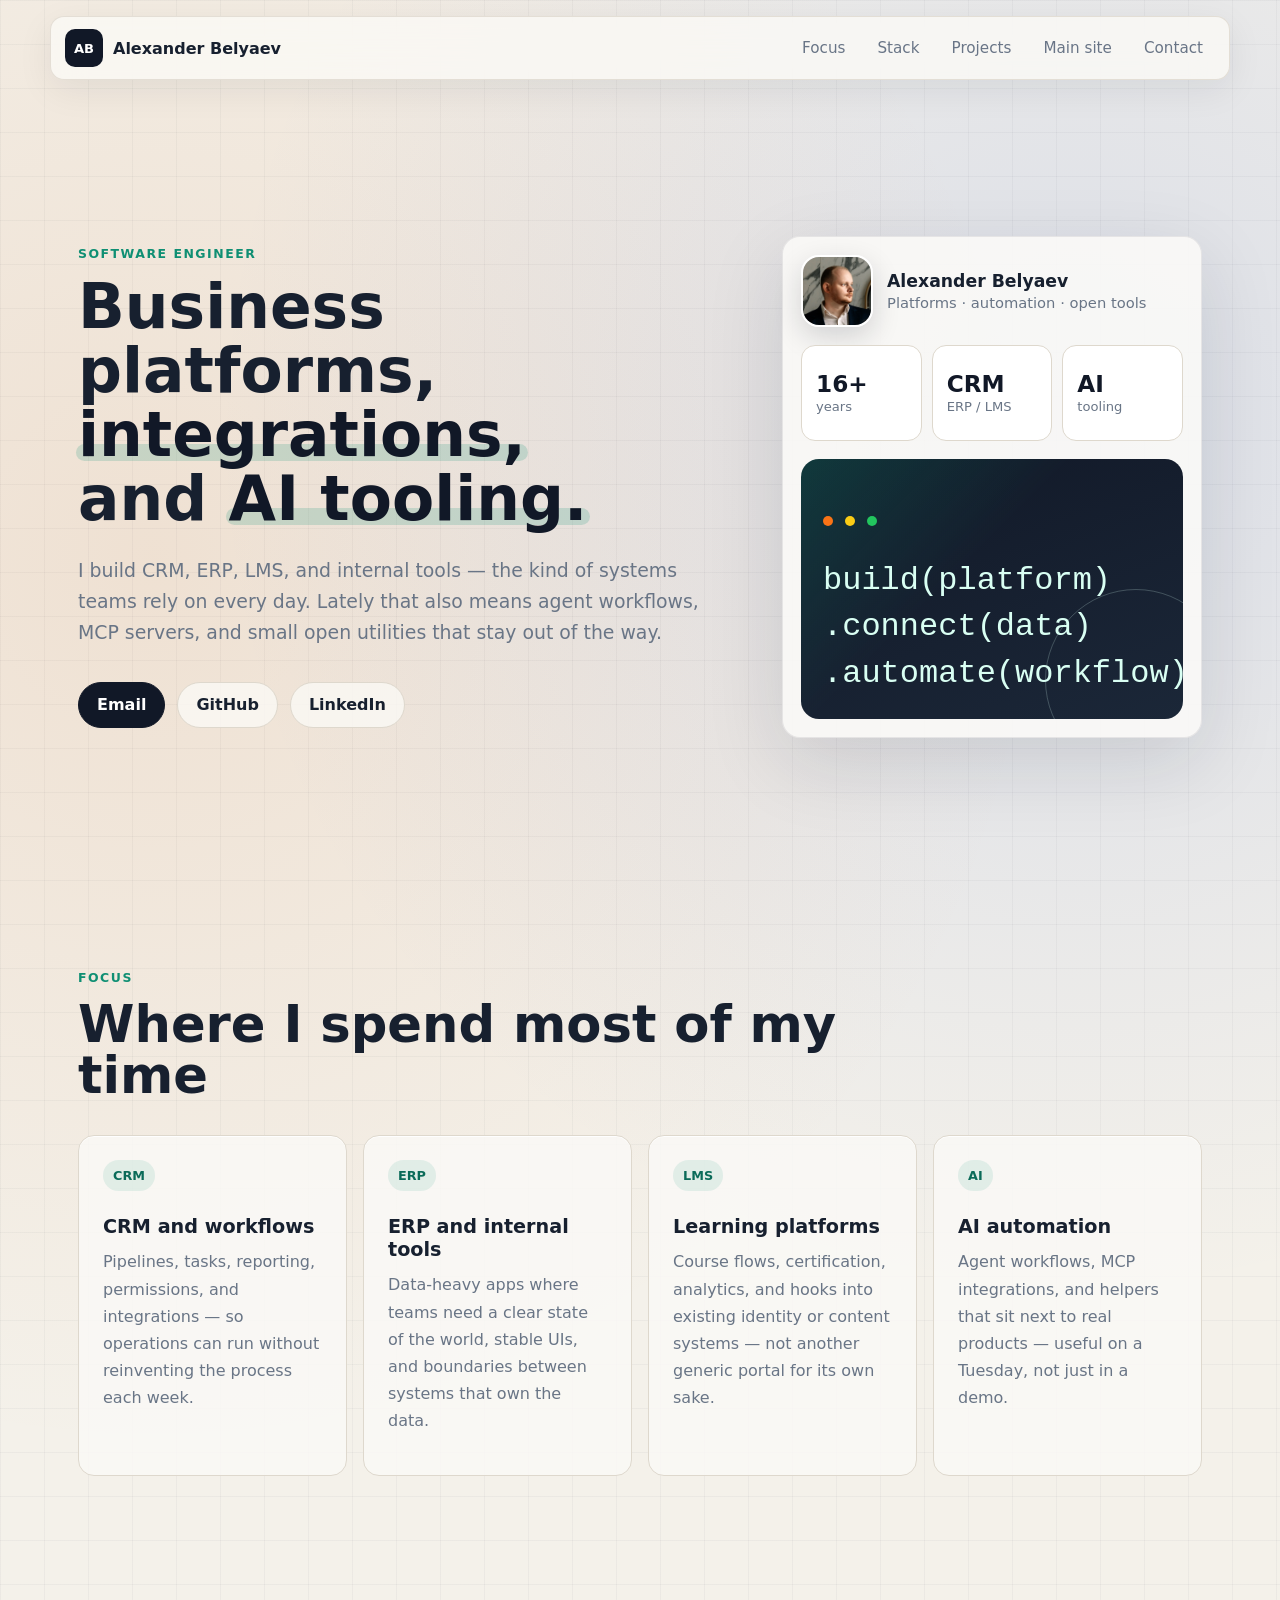
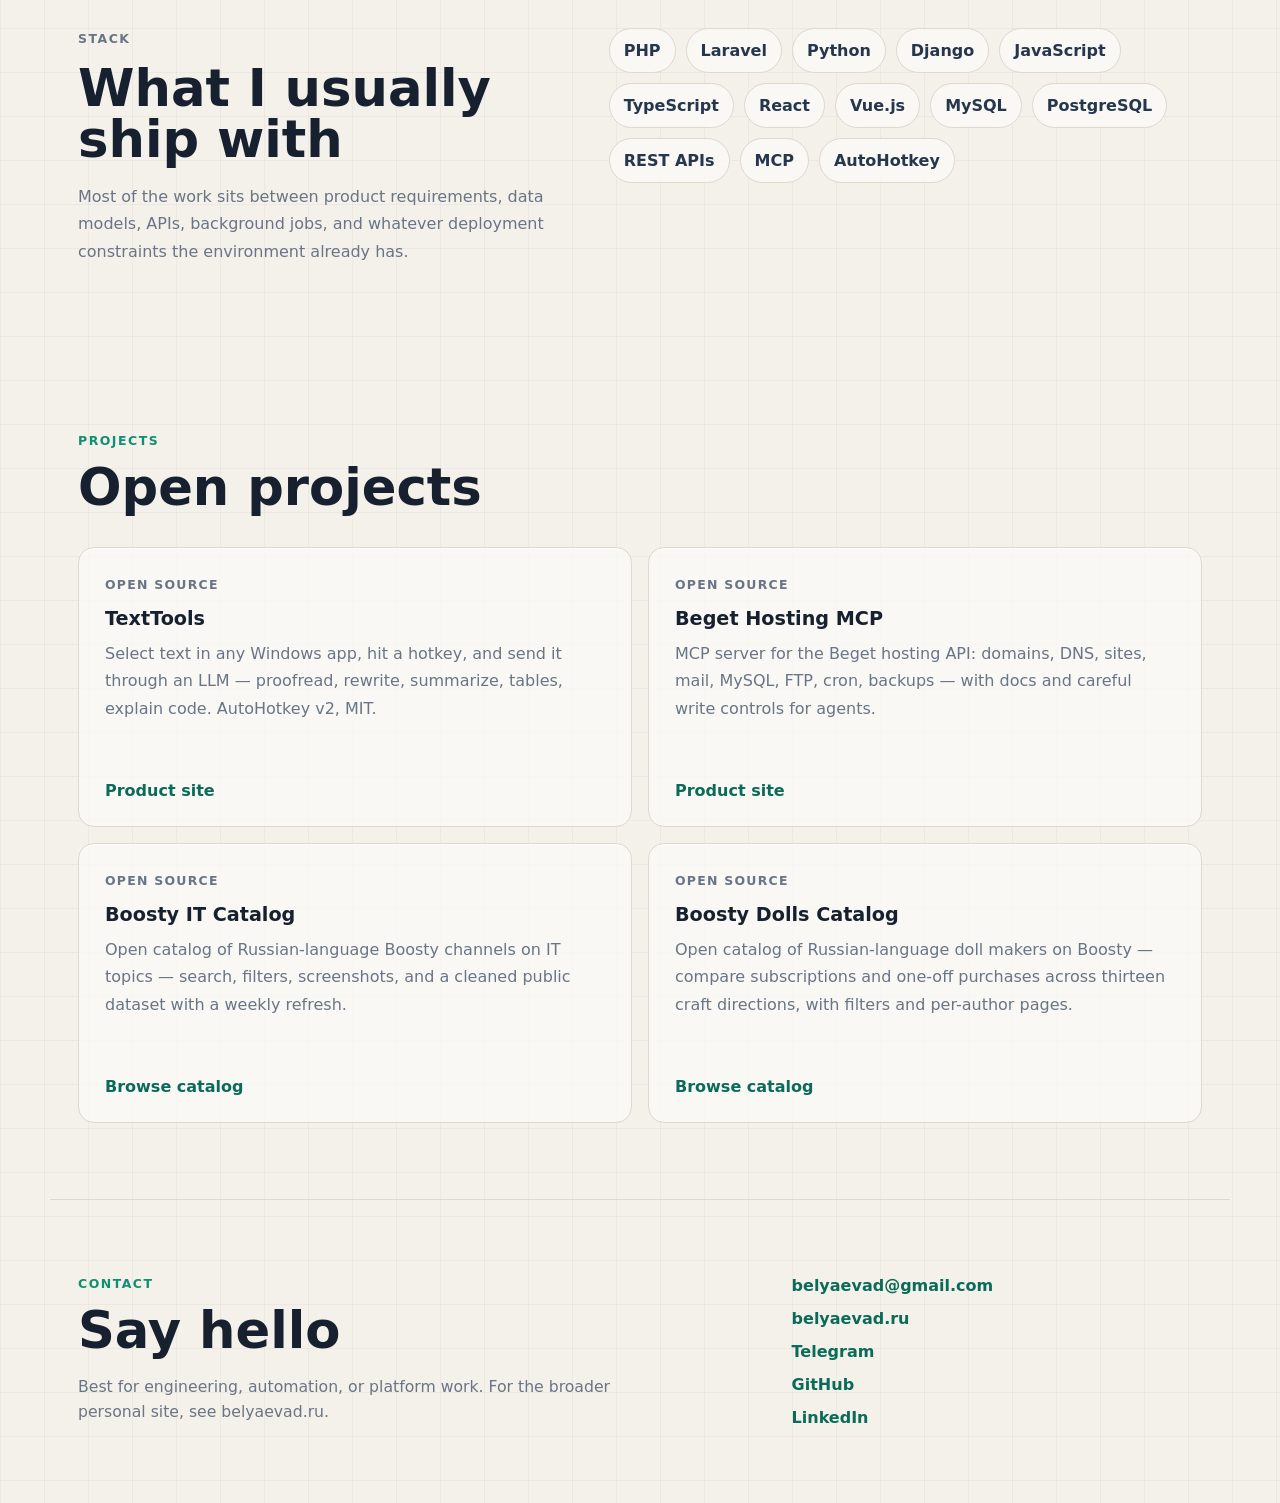
==== commit 94a5c34f: "Add Boosty Dolls Catalog to the projects grid. All four public product repos with solid docs now app" ====
--- a/index.html
+++ b/index.html
@@ -6,11 +6,11 @@
     <title>Alexander Belyaev — Software Engineer</title>
     <meta
       name="description"
-      content="Software engineer building CRM, ERP, and LMS platforms, plus practical AI tooling. Open source: TextTools, Beget Hosting MCP, Boosty IT Catalog."
+      content="Software engineer building CRM, ERP, and LMS platforms, plus practical AI tooling. Open source: TextTools, Beget Hosting MCP, Boosty IT Catalog, Boosty Dolls Catalog."
     />
     <meta
       name="keywords"
-      content="Alexander Belyaev, software engineer, CRM, ERP, LMS, AI automation, TextTools, AutoHotkey, Beget MCP, Boosty IT Catalog, Laravel, Python, React, Vue"
+      content="Alexander Belyaev, software engineer, CRM, ERP, LMS, AI automation, TextTools, AutoHotkey, Beget MCP, Boosty IT Catalog, Boosty Dolls Catalog, Laravel, Python, React, Vue"
     />
     <meta name="author" content="Alexander Belyaev" />
     <meta name="robots" content="index, follow" />
@@ -53,7 +53,9 @@
           "https://github.com/BelyaevAD/beget-hosting-mcp",
           "https://belyaevad.github.io/beget-hosting-mcp/",
           "https://github.com/BelyaevAD/boosty-it-catalog",
-          "https://belyaevad.github.io/boosty-it-catalog/"
+          "https://belyaevad.github.io/boosty-it-catalog/",
+          "https://github.com/BelyaevAD/boosty-dolls-catalog",
+          "https://belyaevad.github.io/boosty-dolls-catalog/"
         ],
         "jobTitle": "Software Engineer",
         "email": "mailto:belyaevad@gmail.com",
@@ -217,7 +219,7 @@
       <section class="section" id="projects">
         <div class="section-heading">
           <p class="eyebrow">Projects</p>
-          <h2>Open tools I maintain</h2>
+          <h2>Open projects</h2>
         </div>
         <div class="project-row">
           <article class="project">
@@ -248,21 +250,21 @@
               <h3>Boosty IT Catalog</h3>
               <p>
                 Open catalog of Russian-language Boosty channels on IT topics — search, filters,
-                and a cleaned dataset, updated on a weekly cadence.
+                screenshots, and a cleaned public dataset with a weekly refresh.
               </p>
             </div>
             <a href="https://belyaevad.github.io/boosty-it-catalog/">Browse catalog</a>
           </article>
           <article class="project">
             <div>
-              <p class="project-type">Systems</p>
-              <h3>Business platforms</h3>
-              <p>
-                Longer engagements around CRM/ERP/LMS work: reliability, clear ownership of data,
-                and integrations that don’t paper over bad boundaries.
-              </p>
-            </div>
-            <a href="#contact">Get in touch</a>
+              <p class="project-type">Open Source</p>
+              <h3>Boosty Dolls Catalog</h3>
+              <p>
+                Open catalog of Russian-language doll makers on Boosty — compare subscriptions and
+                one-off purchases across thirteen craft directions, with filters and per-author pages.
+              </p>
+            </div>
+            <a href="https://belyaevad.github.io/boosty-dolls-catalog/">Browse catalog</a>
           </article>
         </div>
       </section>
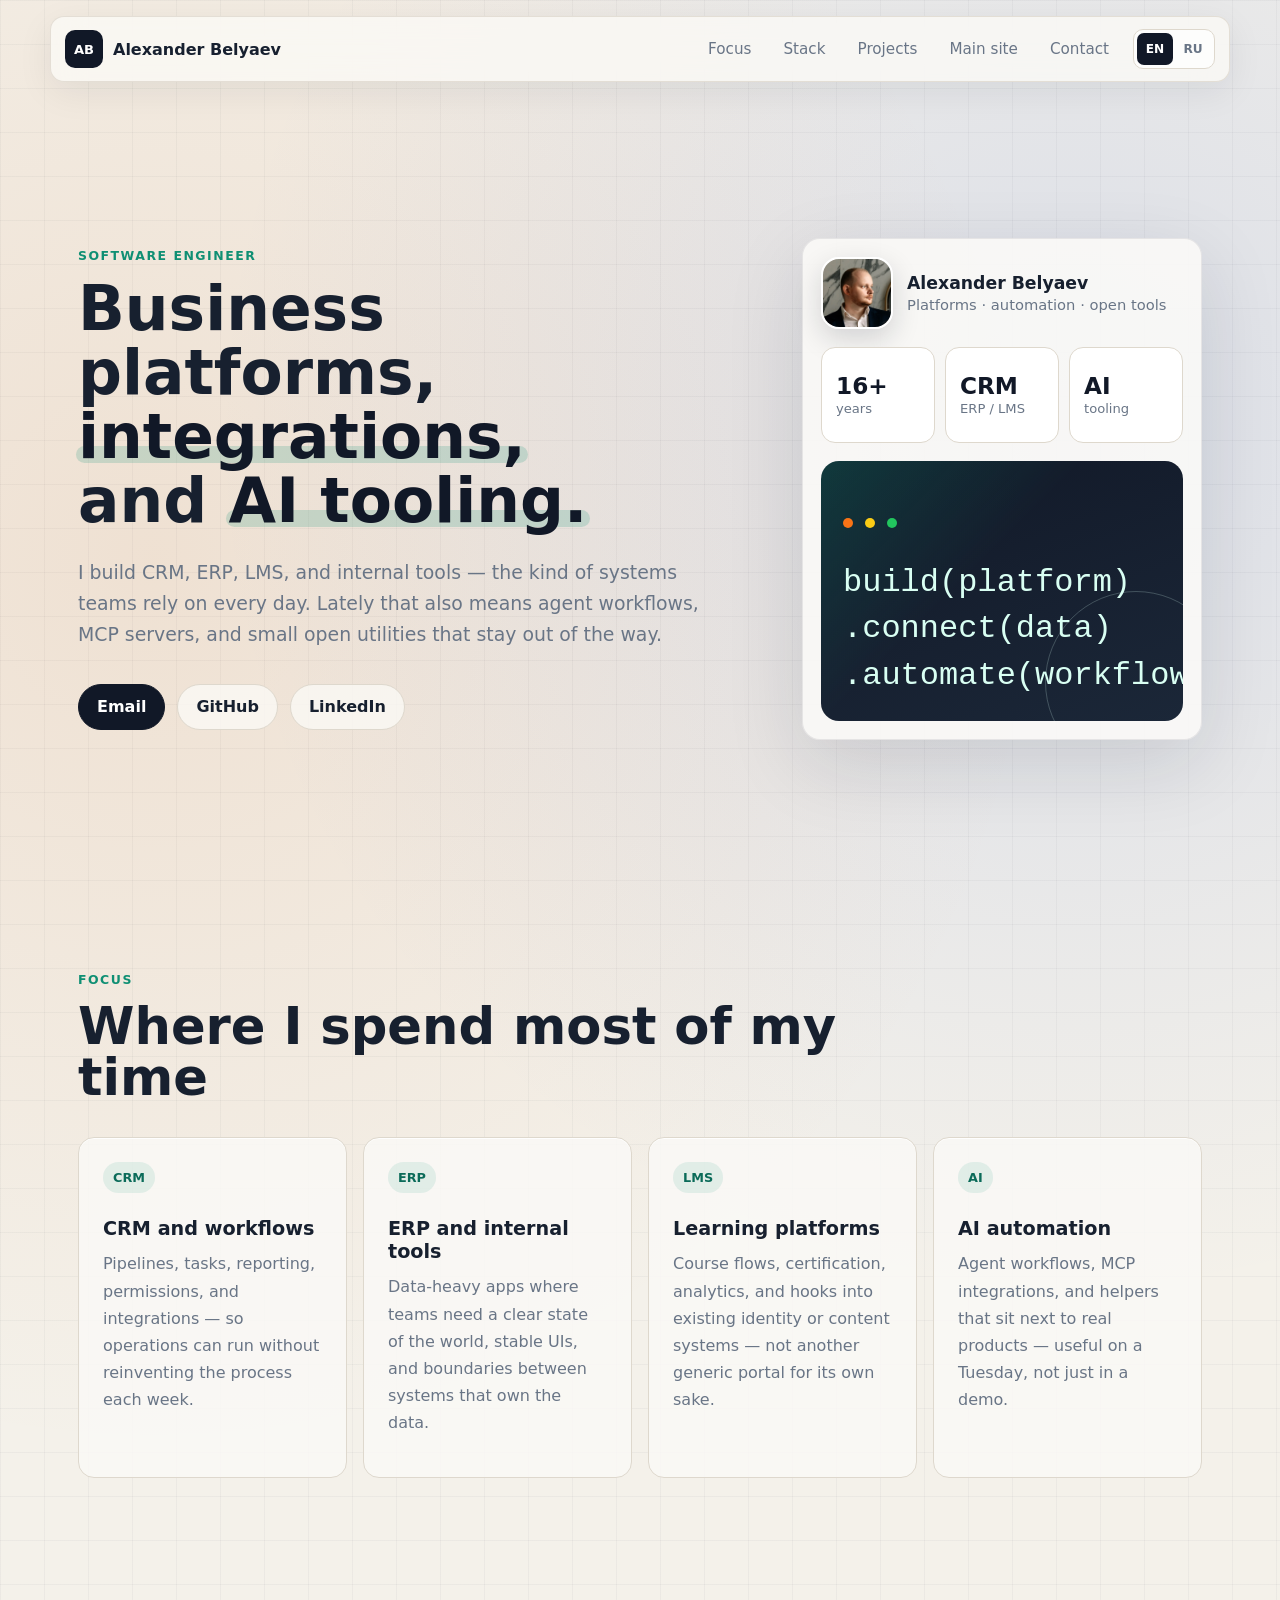
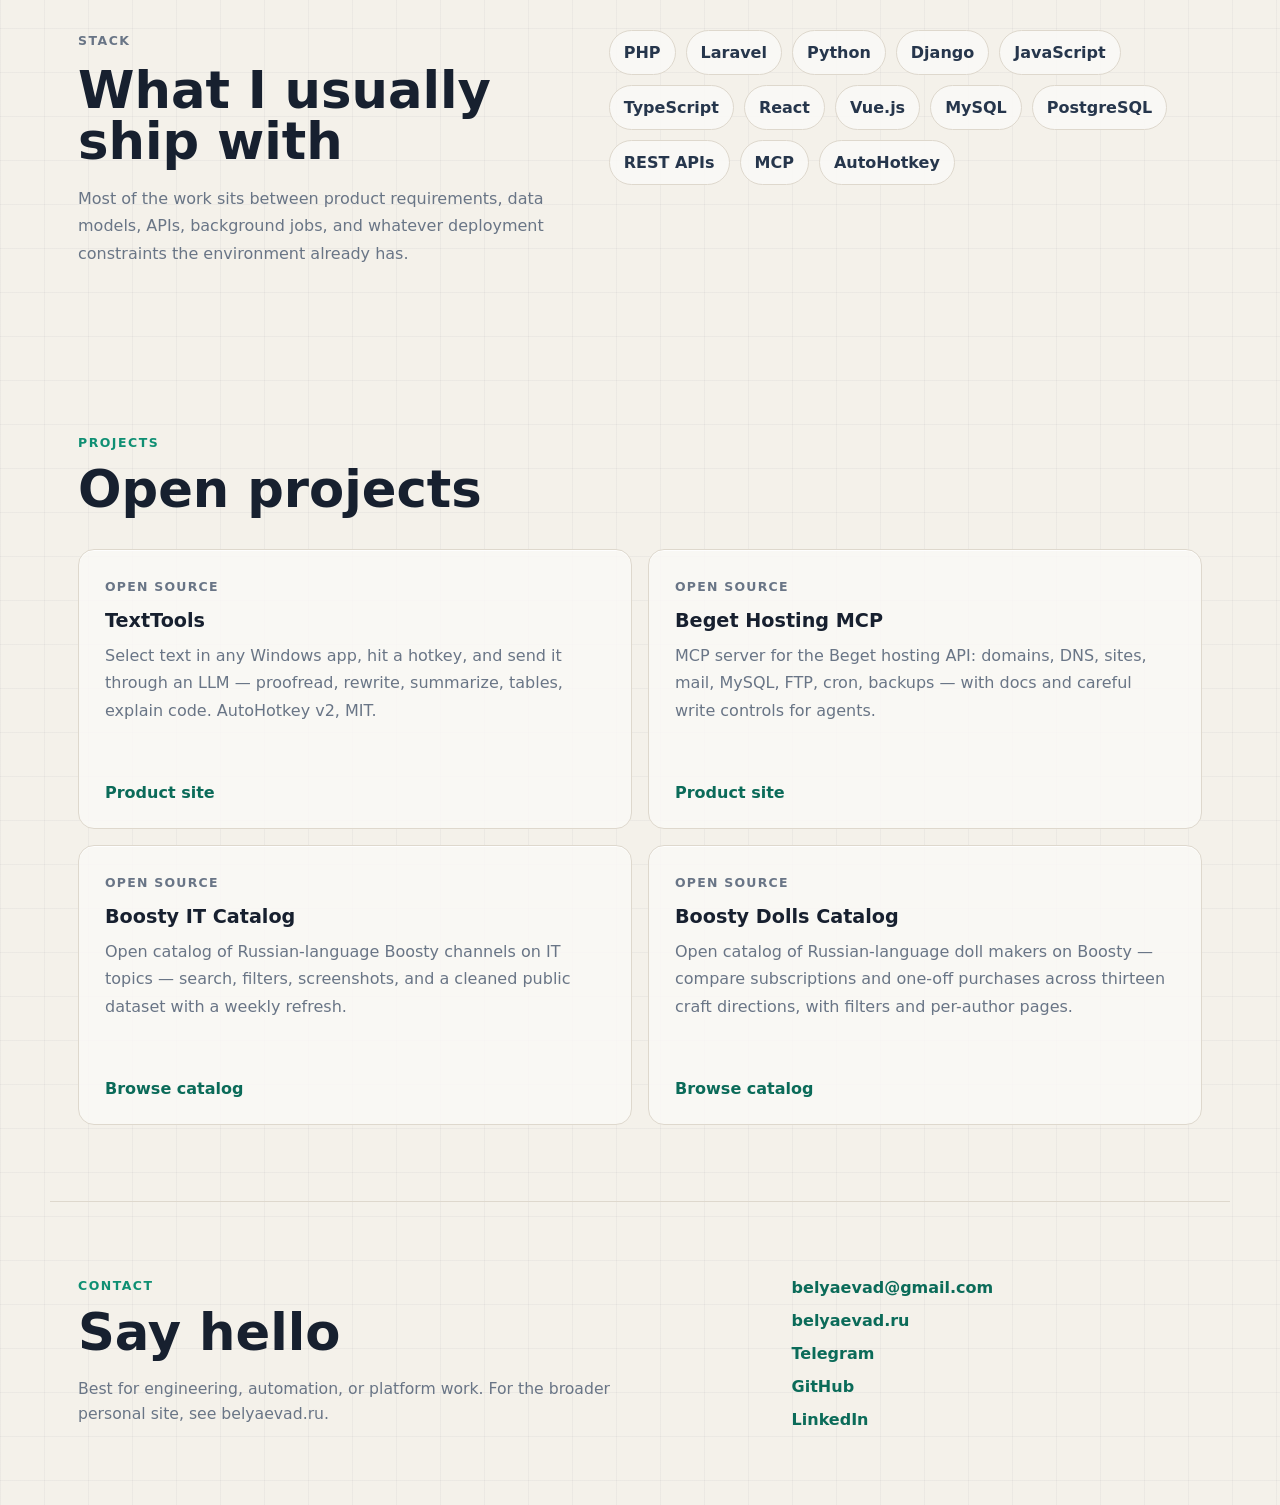
==== commit 3456a8e2: "feat: add Russian site version" ====
--- a/index.html
+++ b/index.html
@@ -15,6 +15,9 @@
     <meta name="author" content="Alexander Belyaev" />
     <meta name="robots" content="index, follow" />
     <link rel="canonical" href="https://belyaevad.github.io/" />
+    <link rel="alternate" hreflang="en" href="https://belyaevad.github.io/" />
+    <link rel="alternate" hreflang="ru" href="https://belyaevad.github.io/ru/" />
+    <link rel="alternate" hreflang="x-default" href="https://belyaevad.github.io/" />
     <meta name="theme-color" content="#102034" />
 
     <meta property="og:type" content="website" />
@@ -26,6 +29,7 @@
     />
     <meta property="og:image" content="https://belyaevad.github.io/assets/alexander-belyaev.jpg" />
     <meta property="og:locale" content="en_US" />
+    <meta property="og:locale:alternate" content="ru_RU" />
 
     <meta name="twitter:card" content="summary_large_image" />
     <meta name="twitter:title" content="Alexander Belyaev — Software Engineer" />
@@ -58,6 +62,7 @@
           "https://belyaevad.github.io/boosty-dolls-catalog/"
         ],
         "jobTitle": "Software Engineer",
+        "inLanguage": "en",
         "email": "mailto:belyaevad@gmail.com",
         "knowsAbout": [
           "CRM systems",
@@ -85,13 +90,19 @@
         <span class="brand-mark">AB</span>
         <span>Alexander Belyaev</span>
       </a>
-      <nav class="nav" aria-label="Primary navigation">
-        <a href="#work">Focus</a>
-        <a href="#stack">Stack</a>
-        <a href="#projects">Projects</a>
-        <a href="https://belyaevad.ru/">Main site</a>
-        <a href="#contact">Contact</a>
-      </nav>
+      <div class="header-tools">
+        <nav class="nav" aria-label="Primary navigation">
+          <a href="#work">Focus</a>
+          <a href="#stack">Stack</a>
+          <a href="#projects">Projects</a>
+          <a href="https://belyaevad.ru/">Main site</a>
+          <a href="#contact">Contact</a>
+        </nav>
+        <div class="language-switch" aria-label="Choose language">
+          <a href="./" lang="en" aria-current="page">EN</a>
+          <a href="ru/" lang="ru">RU</a>
+        </div>
+      </div>
     </header>
 
     <main id="top">
--- a/styles.css
+++ b/styles.css
@@ -67,6 +67,8 @@
 
 .brand,
 .nav,
+.header-tools,
+.language-switch,
 .hero-actions,
 .footer-links {
   display: flex;
@@ -91,9 +93,15 @@
 }
 
 .nav {
+  min-width: 0;
   gap: 8px;
   color: var(--muted);
   font-size: 0.95rem;
+}
+
+.header-tools {
+  min-width: 0;
+  gap: 12px;
 }
 
 .nav a {
@@ -105,6 +113,36 @@
 .nav a:hover {
   background: rgba(255, 255, 255, 0.7);
   color: var(--text);
+}
+
+.language-switch {
+  flex: 0 0 auto;
+  gap: 2px;
+  border: 1px solid var(--line);
+  border-radius: 10px;
+  padding: 3px;
+  background: rgba(255, 255, 255, 0.72);
+}
+
+.language-switch a {
+  display: grid;
+  min-width: 36px;
+  min-height: 32px;
+  place-items: center;
+  border-radius: 7px;
+  color: var(--muted);
+  font-size: 0.76rem;
+  font-weight: 800;
+  text-decoration: none;
+}
+
+.language-switch a:hover {
+  color: var(--ink);
+}
+
+.language-switch a[aria-current="page"] {
+  color: #ffffff;
+  background: var(--ink);
 }
 
 .hero,
@@ -119,9 +157,9 @@
 .hero {
   display: grid;
   min-height: calc(100vh - 86px);
-  grid-template-columns: minmax(0, 1fr) minmax(320px, 420px);
+  grid-template-columns: minmax(0, 1fr) minmax(320px, 400px);
   align-items: center;
-  gap: 52px;
+  gap: 40px;
 }
 
 .hero-copy,
@@ -481,9 +519,14 @@
   }
 
   .nav {
-    width: 100%;
+    flex: 1 1 auto;
     flex-wrap: wrap;
     overflow-x: auto;
+  }
+
+  .header-tools {
+    width: 100%;
+    align-items: flex-start;
   }
 
   .hero,
@@ -505,15 +548,15 @@
 
 @media (max-width: 620px) {
   body {
-    width: 100vw;
+    width: 100%;
   }
 
   .site-header,
   .hero,
   .section,
   .footer {
-    max-width: 100vw;
-    width: 100vw;
+    max-width: 100%;
+    width: 100%;
     padding-right: 18px;
     padding-left: 18px;
   }
@@ -530,8 +573,8 @@
   h1,
   .lead,
   .hero-actions {
-    max-width: calc(100vw - 36px);
-    width: calc(100vw - 36px);
+    max-width: 100%;
+    width: 100%;
   }
 
   h1 {
@@ -566,7 +609,7 @@
   }
 
   .site-header {
-    width: calc(100vw - 16px);
+    width: calc(100% - 16px);
     margin-top: 8px;
     margin-right: 8px;
     margin-left: 8px;
@@ -577,9 +620,14 @@
   }
 
   .nav {
-    max-width: calc(100vw - 36px);
+    max-width: none;
     flex-wrap: nowrap;
     padding-bottom: 4px;
+    scrollbar-width: none;
+  }
+
+  .nav::-webkit-scrollbar {
+    display: none;
   }
 
   .nav a {
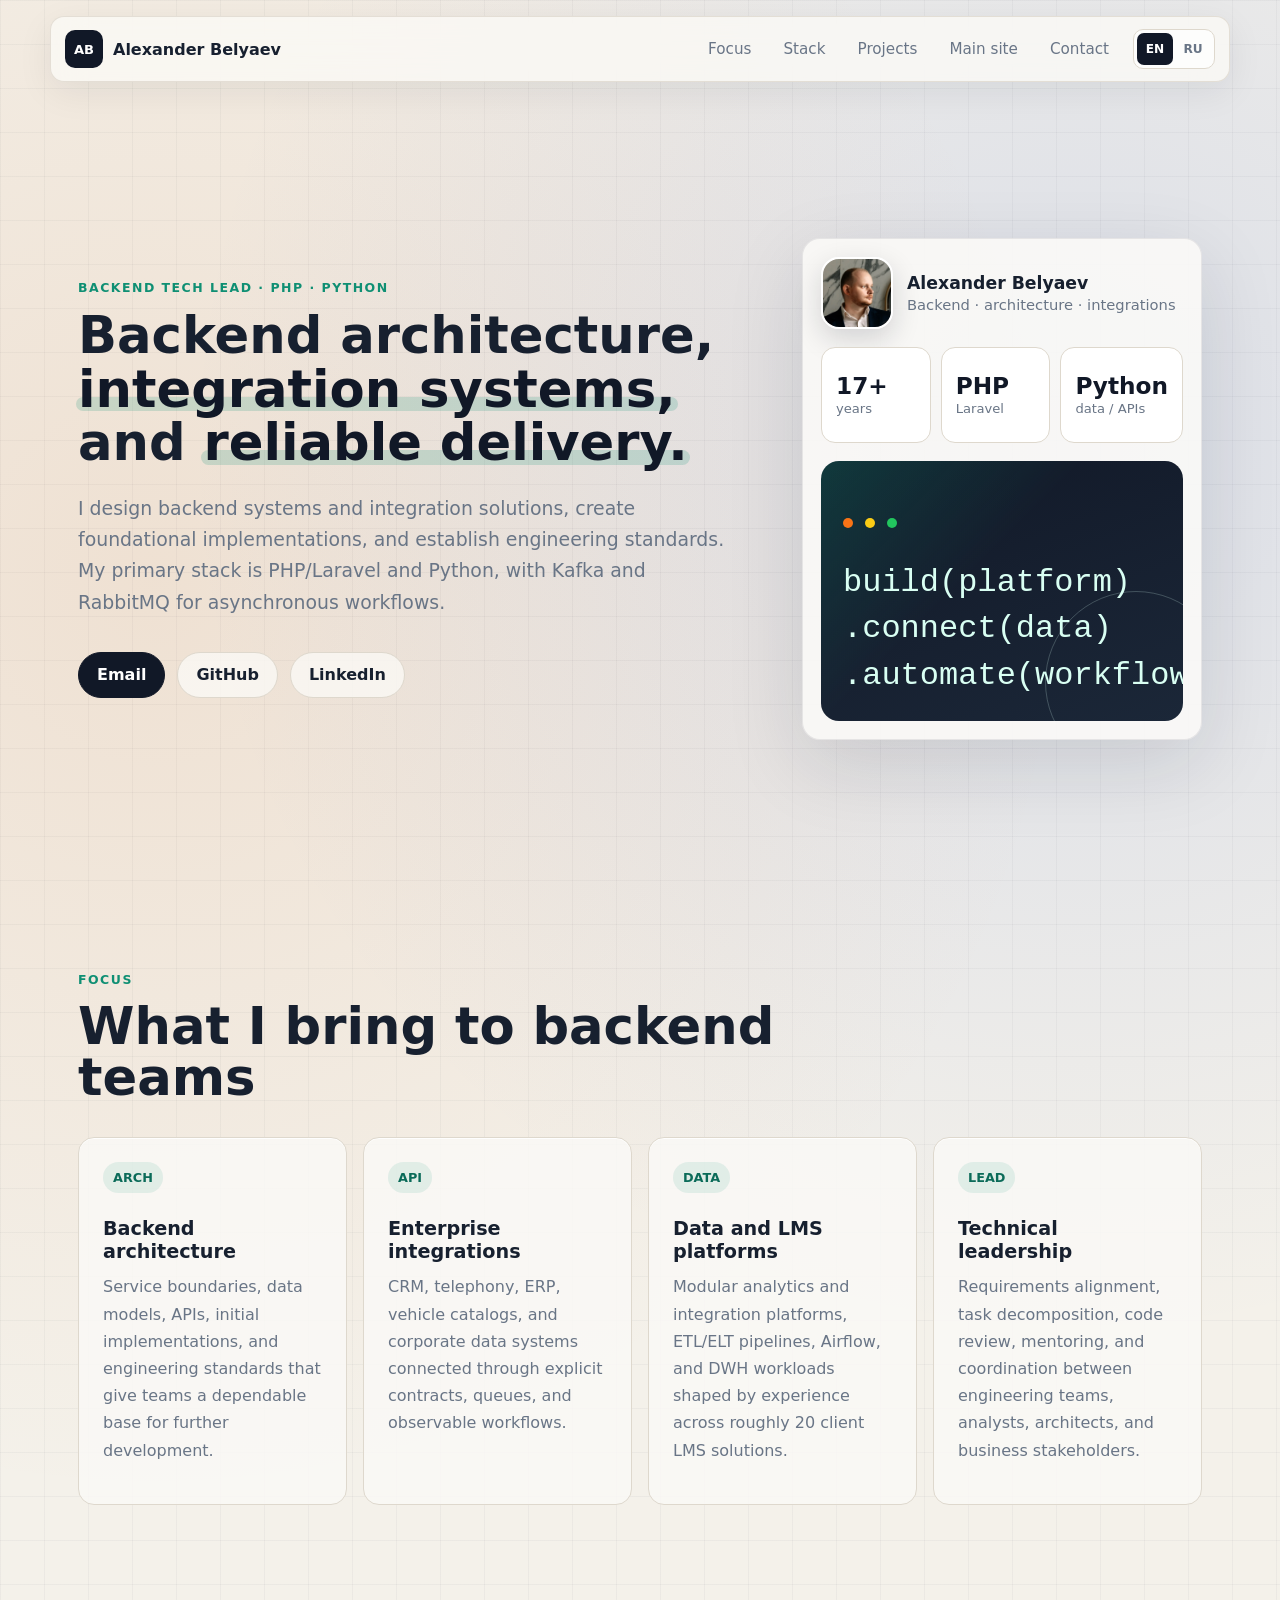
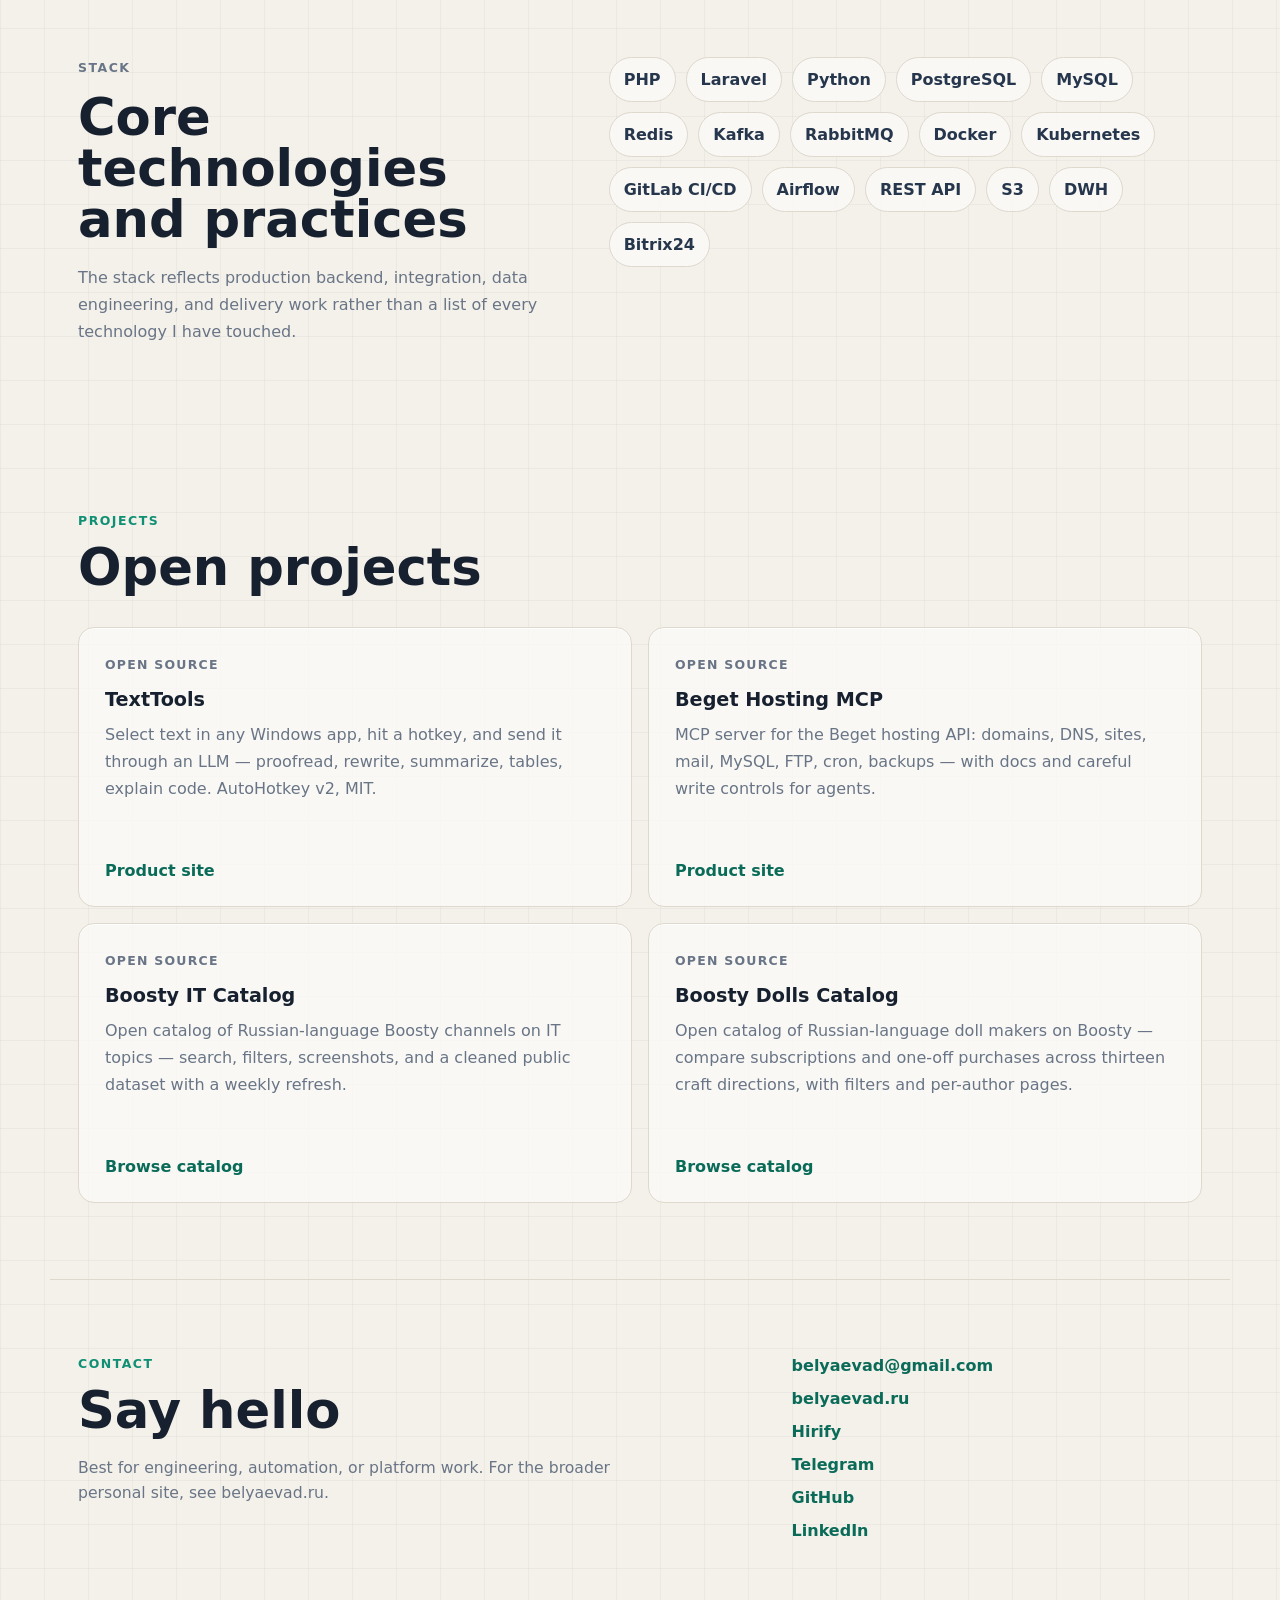
==== commit 90d2c3b5: "feat: align profile with Hirify resume" ====
--- a/index.html
+++ b/index.html
@@ -3,14 +3,14 @@
   <head>
     <meta charset="utf-8" />
     <meta name="viewport" content="width=device-width, initial-scale=1" />
-    <title>Alexander Belyaev — Software Engineer</title>
+    <title>Alexander Belyaev — Backend Tech Lead</title>
     <meta
       name="description"
-      content="Software engineer building CRM, ERP, and LMS platforms, plus practical AI tooling. Open source: TextTools, Beget Hosting MCP, Boosty IT Catalog, Boosty Dolls Catalog."
+      content="Backend Tech Lead with 17+ years in enterprise systems: backend architecture, integrations, PHP/Laravel, Python, Kafka, RabbitMQ, CRM, and LMS platforms."
     />
     <meta
       name="keywords"
-      content="Alexander Belyaev, software engineer, CRM, ERP, LMS, AI automation, TextTools, AutoHotkey, Beget MCP, Boosty IT Catalog, Boosty Dolls Catalog, Laravel, Python, React, Vue"
+      content="Alexander Belyaev, Backend Tech Lead, backend architecture, integrations, PHP, Laravel, Python, Kafka, RabbitMQ, PostgreSQL, CRM, Bitrix24, LMS, microservices"
     />
     <meta name="author" content="Alexander Belyaev" />
     <meta name="robots" content="index, follow" />
@@ -22,20 +22,20 @@
 
     <meta property="og:type" content="website" />
     <meta property="og:url" content="https://belyaevad.github.io/" />
-    <meta property="og:title" content="Alexander Belyaev — Software Engineer" />
+    <meta property="og:title" content="Alexander Belyaev — Backend Tech Lead" />
     <meta
       property="og:description"
-      content="Business systems, integrations, and practical AI tooling. Open-source tools for Windows, hosting APIs, and catalog data."
+      content="Backend architecture, integration solutions, and engineering standards for enterprise systems. PHP/Laravel, Python, Kafka, and RabbitMQ."
     />
     <meta property="og:image" content="https://belyaevad.github.io/assets/alexander-belyaev.jpg" />
     <meta property="og:locale" content="en_US" />
     <meta property="og:locale:alternate" content="ru_RU" />
 
     <meta name="twitter:card" content="summary_large_image" />
-    <meta name="twitter:title" content="Alexander Belyaev — Software Engineer" />
+    <meta name="twitter:title" content="Alexander Belyaev — Backend Tech Lead" />
     <meta
       name="twitter:description"
-      content="Business systems, integrations, and practical AI tooling."
+      content="Backend architecture, integration solutions, and technical leadership."
     />
     <meta name="twitter:image" content="https://belyaevad.github.io/assets/alexander-belyaev.jpg" />
 
@@ -49,6 +49,7 @@
         "image": "https://belyaevad.github.io/assets/alexander-belyaev.jpg",
         "sameAs": [
           "https://belyaevad.ru/",
+          "https://hirify.me/belyaevad",
           "https://github.com/BelyaevAD",
           "https://www.linkedin.com/in/belyaevad/",
           "https://t.me/belyaevad",
@@ -61,28 +62,30 @@
           "https://github.com/BelyaevAD/boosty-dolls-catalog",
           "https://belyaevad.github.io/boosty-dolls-catalog/"
         ],
-        "jobTitle": "Software Engineer",
+        "jobTitle": "Backend Tech Lead",
         "inLanguage": "en",
         "email": "mailto:belyaevad@gmail.com",
         "knowsAbout": [
-          "CRM systems",
-          "ERP systems",
-          "LMS platforms",
-          "AI automation",
-          "Model Context Protocol",
-          "AutoHotkey",
+          "Backend architecture",
+          "Integration architecture",
+          "Microservices",
+          "API design",
           "PHP",
           "Laravel",
           "Python",
-          "Django",
-          "React",
-          "Vue.js"
+          "PostgreSQL",
+          "Kafka",
+          "RabbitMQ",
+          "Data engineering",
+          "CRM systems",
+          "Bitrix24",
+          "LMS platforms"
         ],
-        "description": "Software engineer with 16+ years building business platforms and automation tools."
+        "description": "Backend Tech Lead with 17+ years designing enterprise backend systems, integration solutions, and engineering standards."
       }
     </script>
 
-    <link rel="stylesheet" href="styles.css" />
+    <link rel="stylesheet" href="styles.css?v=20261016" />
   </head>
   <body>
     <header class="site-header">
@@ -108,16 +111,16 @@
     <main id="top">
       <section class="hero">
         <div class="hero-copy">
-          <p class="eyebrow">Software Engineer</p>
+          <p class="eyebrow">Backend Tech Lead · PHP · Python</p>
           <h1>
-            <span class="headline-line">Business platforms,</span>
-            <span class="headline-line"><em>integrations,</em></span>
-            <span class="headline-line">and <em>AI tooling.</em></span>
+            <span class="headline-line">Backend architecture,</span>
+            <span class="headline-line"><em>integration systems,</em></span>
+            <span class="headline-line">and <em>reliable delivery.</em></span>
           </h1>
           <p class="lead">
-            I build CRM, ERP, LMS, and internal tools — the kind of systems teams rely on every day.
-            Lately that also means agent workflows, MCP servers, and small open utilities that stay
-            out of the way.
+            I design backend systems and integration solutions, create foundational implementations, and
+            establish engineering standards. My primary stack is PHP/Laravel and Python, with Kafka
+            and RabbitMQ for asynchronous workflows.
           </p>
           <div class="hero-actions">
             <a class="button primary" href="mailto:belyaevad@gmail.com">Email</a>
@@ -130,21 +133,21 @@
             <img src="assets/alexander-belyaev.jpg" alt="Alexander Belyaev" />
             <div>
               <strong>Alexander Belyaev</strong>
-              <span>Platforms · automation · open tools</span>
+              <span>Backend · architecture · integrations</span>
             </div>
           </div>
           <div class="signal-grid">
             <div>
-              <strong>16+</strong>
+              <strong>17+</strong>
               <span>years</span>
             </div>
             <div>
-              <strong>CRM</strong>
-              <span>ERP / LMS</span>
-            </div>
-            <div>
-              <strong>AI</strong>
-              <span>tooling</span>
+              <strong>PHP</strong>
+              <span>Laravel</span>
+            </div>
+            <div>
+              <strong>Python</strong>
+              <span>data / APIs</span>
             </div>
           </div>
           <div class="terminal-card" aria-label="Engineering focus">
@@ -163,39 +166,39 @@
       <section class="section" id="work">
         <div class="section-heading">
           <p class="eyebrow">Focus</p>
-          <h2>Where I spend most of my time</h2>
+          <h2>What I bring to backend teams</h2>
         </div>
         <div class="feature-grid">
           <article class="feature">
-            <span class="feature-icon">CRM</span>
-            <h3>CRM and workflows</h3>
+            <span class="feature-icon">ARCH</span>
+            <h3>Backend architecture</h3>
             <p>
-              Pipelines, tasks, reporting, permissions, and integrations — so operations can run
-              without reinventing the process each week.
+              Service boundaries, data models, APIs, initial implementations, and engineering
+              standards that give teams a dependable base for further development.
             </p>
           </article>
           <article class="feature">
-            <span class="feature-icon">ERP</span>
-            <h3>ERP and internal tools</h3>
+            <span class="feature-icon">API</span>
+            <h3>Enterprise integrations</h3>
             <p>
-              Data-heavy apps where teams need a clear state of the world, stable UIs, and
-              boundaries between systems that own the data.
+              CRM, telephony, ERP, vehicle catalogs, and corporate data systems connected through
+              explicit contracts, queues, and observable workflows.
             </p>
           </article>
           <article class="feature">
-            <span class="feature-icon">LMS</span>
-            <h3>Learning platforms</h3>
+            <span class="feature-icon">DATA</span>
+            <h3>Data and LMS platforms</h3>
             <p>
-              Course flows, certification, analytics, and hooks into existing identity or content
-              systems — not another generic portal for its own sake.
+              Modular analytics and integration platforms, ETL/ELT pipelines, Airflow, and DWH
+              workloads shaped by experience across roughly 20 client LMS solutions.
             </p>
           </article>
           <article class="feature">
-            <span class="feature-icon">AI</span>
-            <h3>AI automation</h3>
+            <span class="feature-icon">LEAD</span>
+            <h3>Technical leadership</h3>
             <p>
-              Agent workflows, MCP integrations, and helpers that sit next to real products —
-              useful on a Tuesday, not just in a demo.
+              Requirements alignment, task decomposition, code review, mentoring, and coordination
+              between engineering teams, analysts, architects, and business stakeholders.
             </p>
           </article>
         </div>
@@ -204,26 +207,29 @@
       <section class="section split" id="stack">
         <div>
           <p class="eyebrow">Stack</p>
-          <h2>What I usually ship with</h2>
+          <h2>Core technologies and practices</h2>
           <p>
-            Most of the work sits between product requirements, data models, APIs, background jobs,
-            and whatever deployment constraints the environment already has.
+            The stack reflects production backend, integration, data engineering, and delivery work
+            rather than a list of every technology I have touched.
           </p>
         </div>
         <div class="stack-list" aria-label="Technology stack">
           <span>PHP</span>
           <span>Laravel</span>
           <span>Python</span>
-          <span>Django</span>
-          <span>JavaScript</span>
-          <span>TypeScript</span>
-          <span>React</span>
-          <span>Vue.js</span>
+          <span>PostgreSQL</span>
           <span>MySQL</span>
-          <span>PostgreSQL</span>
-          <span>REST APIs</span>
-          <span>MCP</span>
-          <span>AutoHotkey</span>
+          <span>Redis</span>
+          <span>Kafka</span>
+          <span>RabbitMQ</span>
+          <span>Docker</span>
+          <span>Kubernetes</span>
+          <span>GitLab CI/CD</span>
+          <span>Airflow</span>
+          <span>REST API</span>
+          <span>S3</span>
+          <span>DWH</span>
+          <span>Bitrix24</span>
         </div>
       </section>
 
@@ -293,6 +299,7 @@
       <div class="footer-links">
         <a href="mailto:belyaevad@gmail.com">belyaevad@gmail.com</a>
         <a href="https://belyaevad.ru/">belyaevad.ru</a>
+        <a href="https://hirify.me/belyaevad" rel="me">Hirify</a>
         <a href="https://t.me/belyaevad" rel="me">Telegram</a>
         <a href="https://github.com/BelyaevAD" rel="me">GitHub</a>
         <a href="https://www.linkedin.com/in/belyaevad/" rel="me">LinkedIn</a>
--- a/styles.css
+++ b/styles.css
@@ -186,7 +186,7 @@
 h1 {
   max-width: 820px;
   margin-bottom: 24px;
-  font-size: clamp(2.85rem, 4.8vw, 4.55rem);
+  font-size: clamp(2.85rem, 4vw, 3.55rem);
   line-height: 1.04;
   letter-spacing: 0;
 }
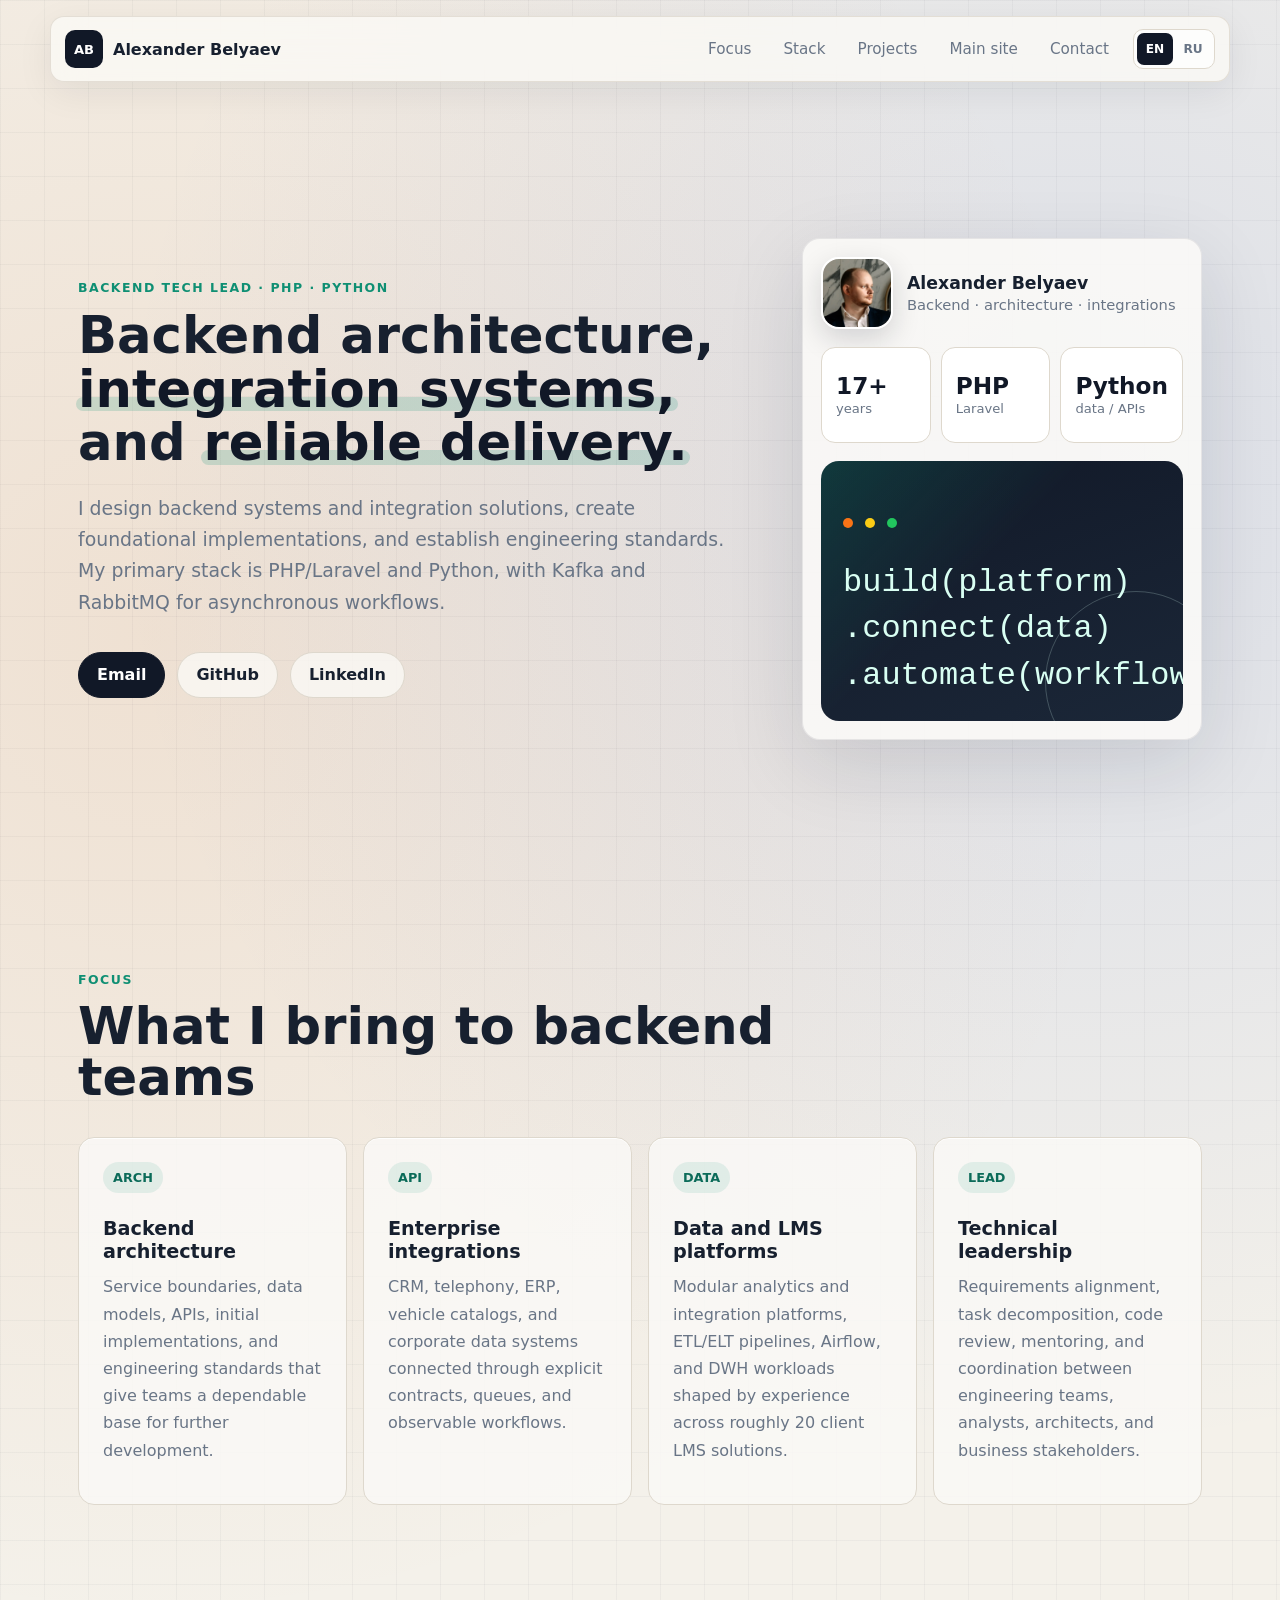
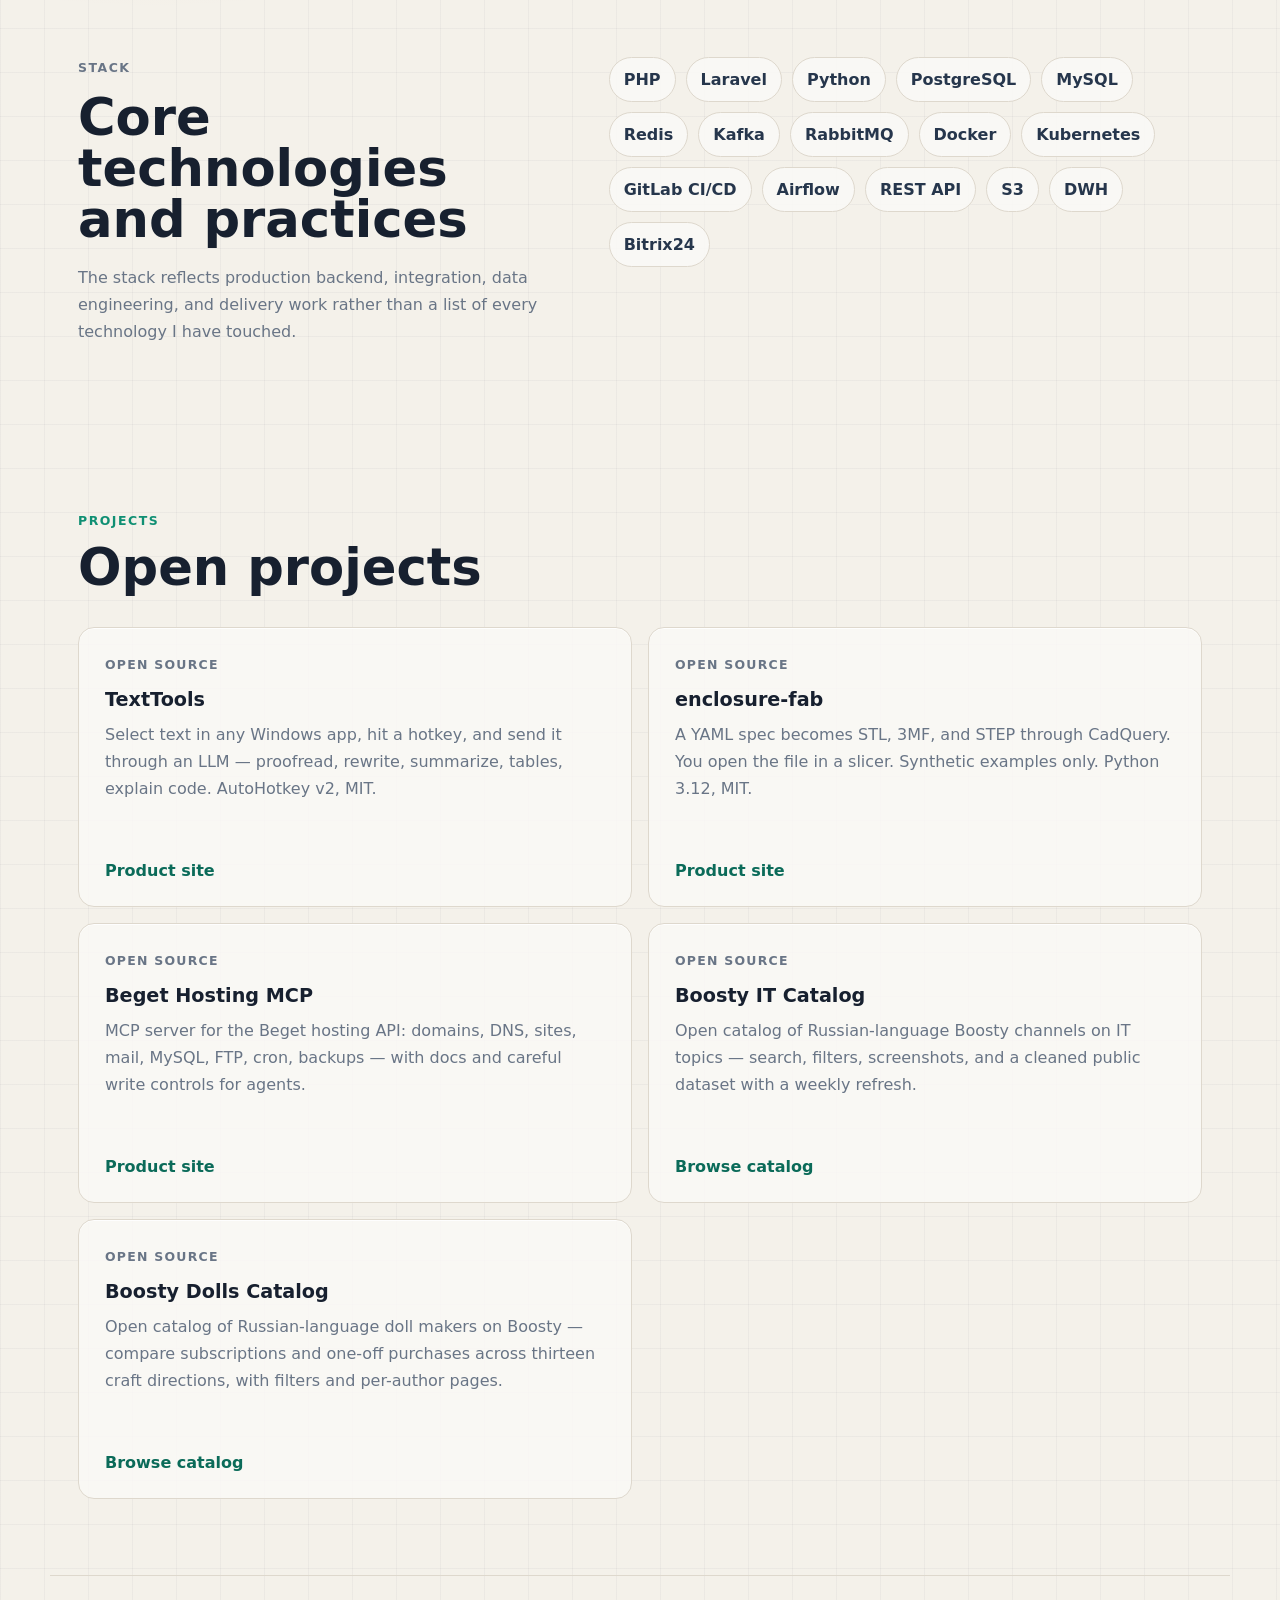
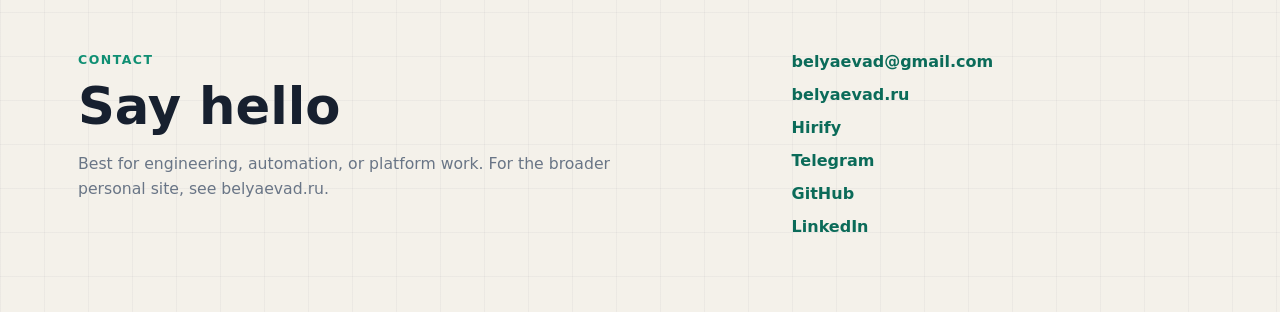
==== commit cbedab1c: "Add the enclosure-fab card and point the hub at the English site." ====
--- a/index.html
+++ b/index.html
@@ -55,6 +55,8 @@
           "https://t.me/belyaevad",
           "https://github.com/BelyaevAD/TextTools",
           "https://belyaevad.github.io/TextTools/",
+          "https://github.com/BelyaevAD/enclosure-fab",
+          "https://belyaevad.github.io/enclosure-fab/",
           "https://github.com/BelyaevAD/beget-hosting-mcp",
           "https://belyaevad.github.io/beget-hosting-mcp/",
           "https://github.com/BelyaevAD/boosty-it-catalog",
@@ -253,6 +255,17 @@
           <article class="project">
             <div>
               <p class="project-type">Open Source</p>
+              <h3>enclosure-fab</h3>
+              <p>
+                A YAML spec becomes STL, 3MF, and STEP through CadQuery. You open the file
+                in a slicer. Synthetic examples only. Python 3.12, MIT.
+              </p>
+            </div>
+            <a href="https://belyaevad.github.io/enclosure-fab/">Product site</a>
+          </article>
+          <article class="project">
+            <div>
+              <p class="project-type">Open Source</p>
               <h3>Beget Hosting MCP</h3>
               <p>
                 MCP server for the Beget hosting API: domains, DNS, sites, mail, MySQL, FTP, cron,
